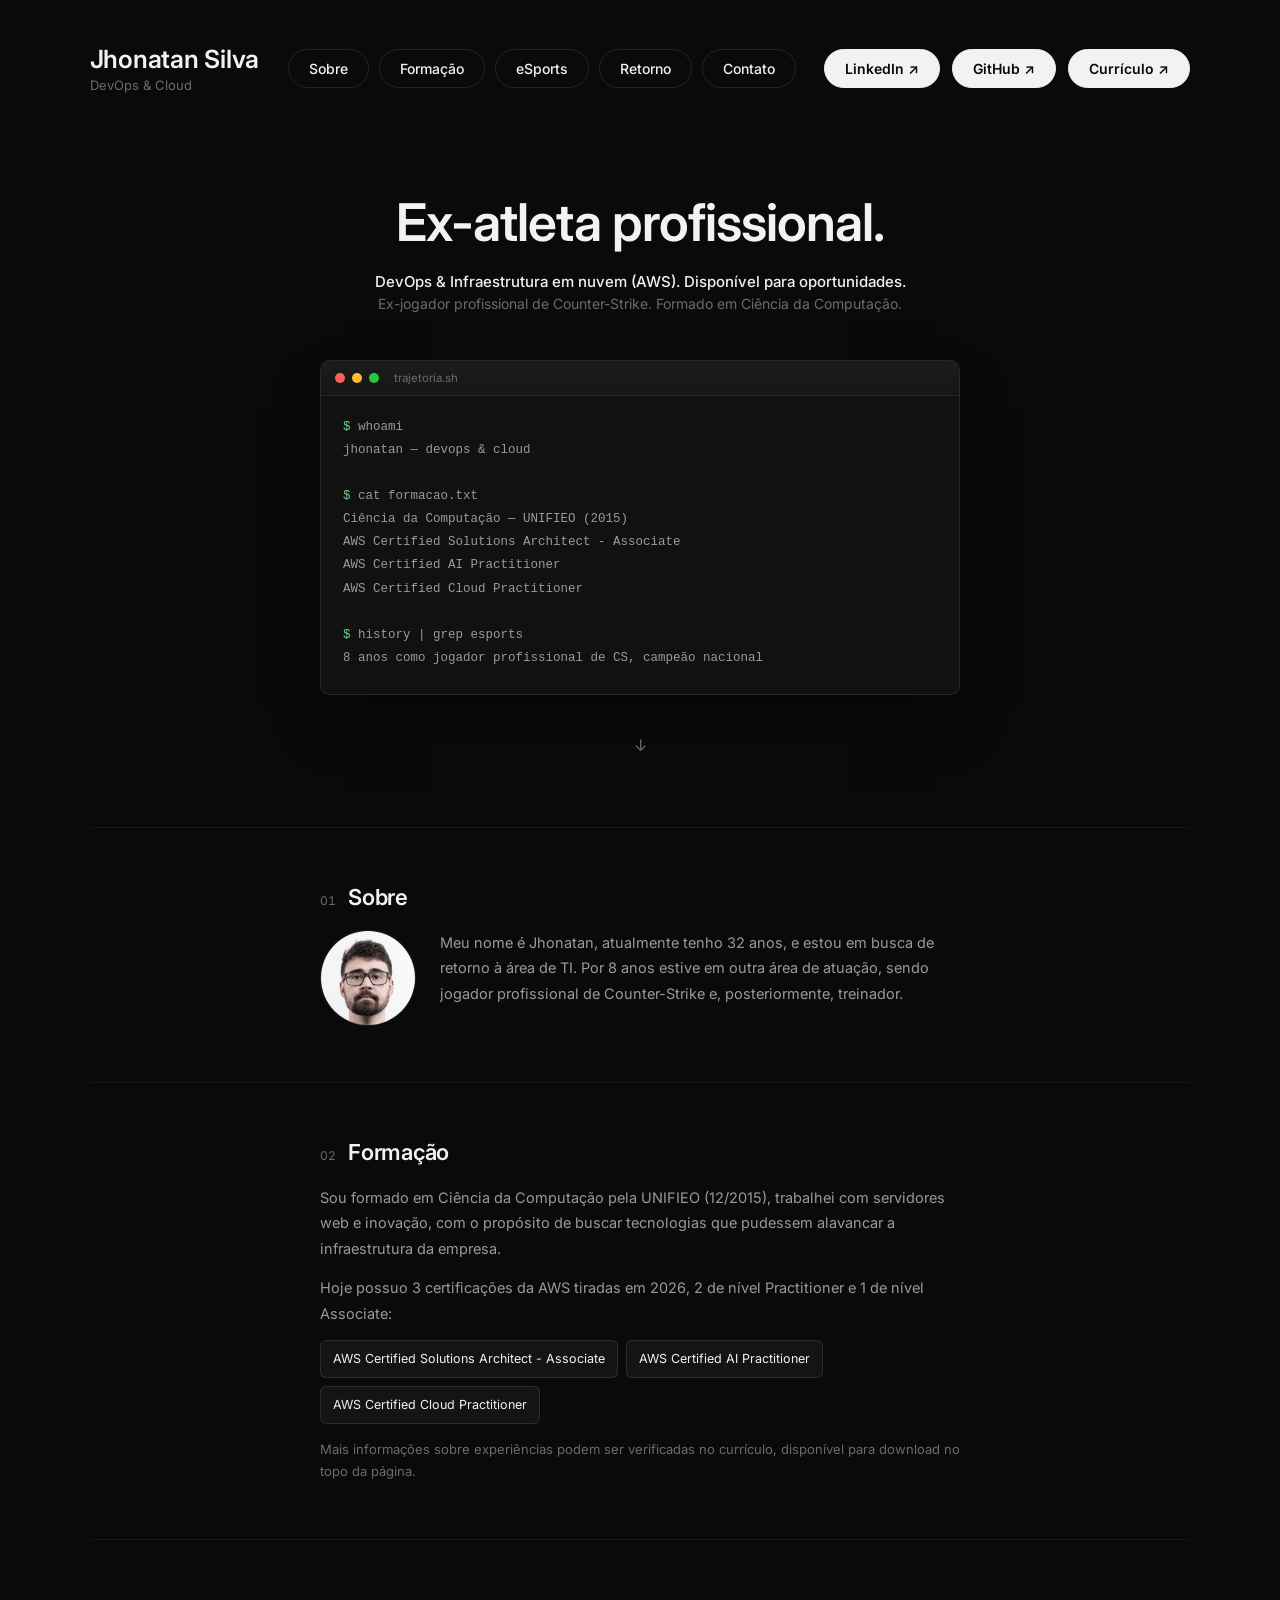
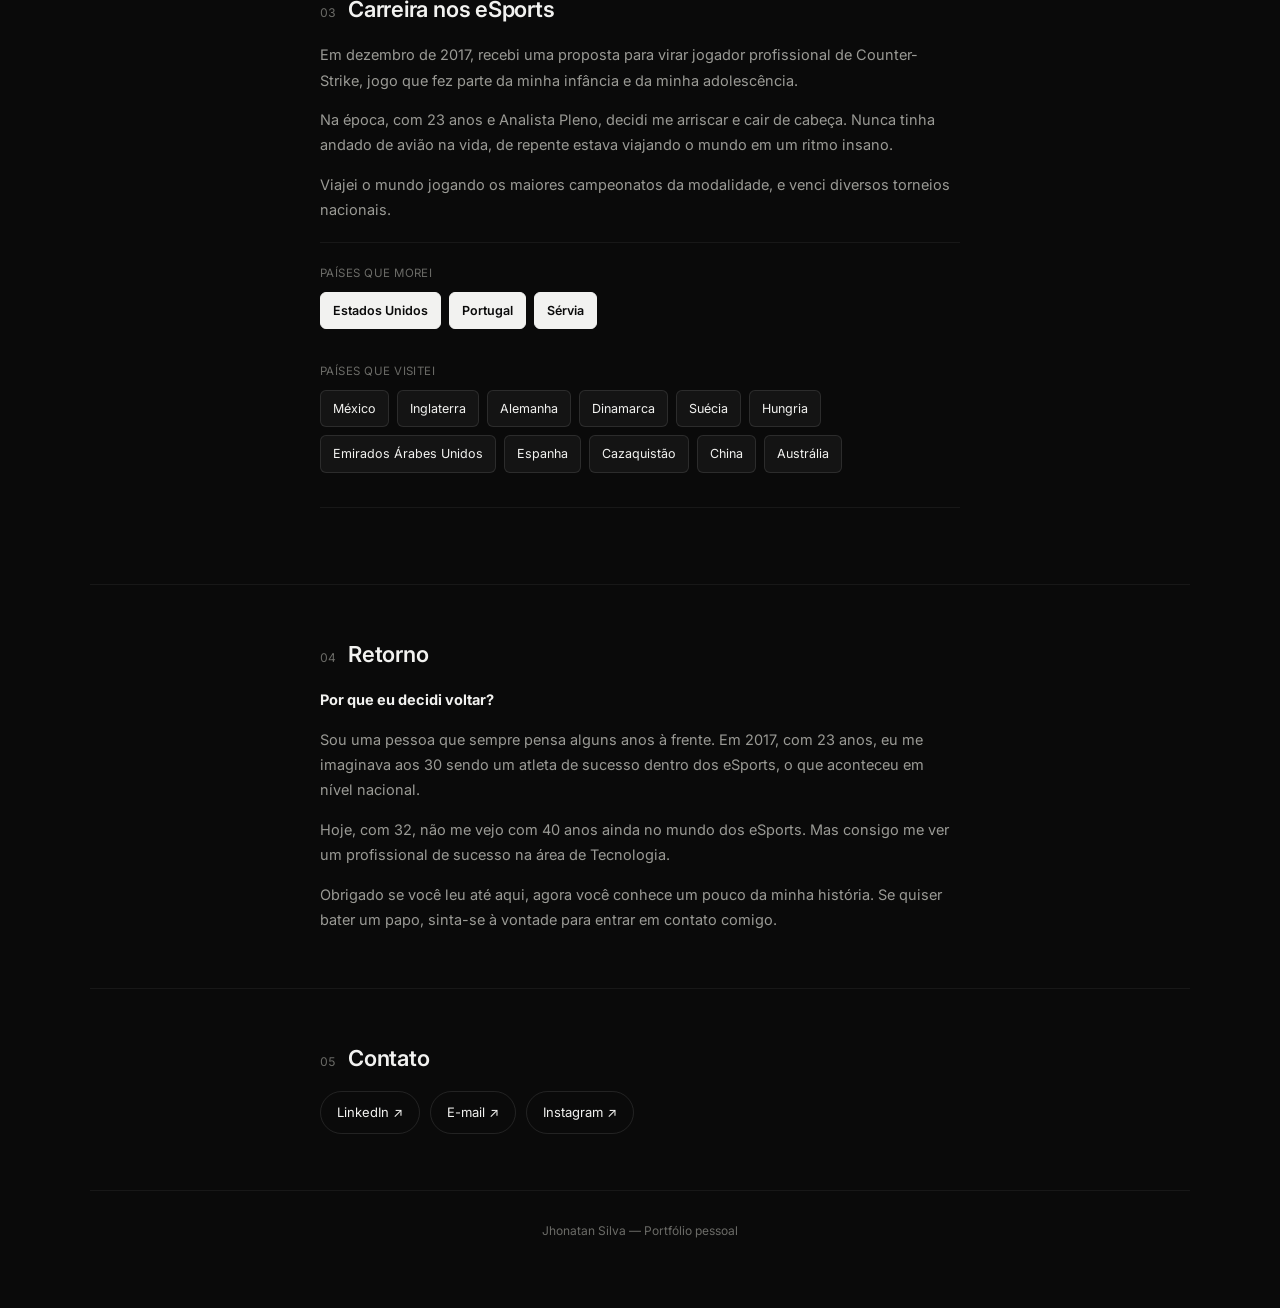
==== frontend/index.html @ d5292a84 "Atualização do CV" ====
<!DOCTYPE html>
<html lang="pt-BR">
<head>
  <meta charset="UTF-8">
  <meta name="viewport" content="width=device-width, initial-scale=1.0">
  <title>Jhonatan Silva — Portfólio</title>
  <link rel="preconnect" href="https://fonts.googleapis.com">
  <link rel="preconnect" href="https://fonts.gstatic.com" crossorigin>
  <link href="https://fonts.googleapis.com/css2?family=Instrument+Serif:ital@0;1&family=Inter:wght@400;500;600;700&display=swap" rel="stylesheet">
  <link rel="stylesheet" href="styles.css">
</head>
<body>
  <div class="page">

    <!-- Cabeçalho -->
    <header class="nav">
      <div class="nav-inner">
        <div class="brand">
          <span class="brand-name">Jhonatan Silva</span>
          <span class="brand-role">DevOps &amp; Cloud</span>
        </div>

        <nav class="nav-links">
          <a href="#sobre" class="nav-link">Sobre</a>
          <a href="#formacao" class="nav-link">Formação</a>
          <a href="#esports" class="nav-link">eSports</a>
          <a href="#retorno" class="nav-link">Retorno</a>
          <a href="#contato" class="nav-link">Contato</a>
        </nav>

        <div class="nav-actions">
          <a href="https://www.linkedin.com/in/jhonatanmoura/" target="_blank" rel="noopener" class="nav-action nav-action-filled">LinkedIn ↗</a>
          <a href="https://github.com/JhonatanSilva94/jhonatan-portfolio" target="_blank" rel="noopener" class="nav-action nav-action-filled">GitHub ↗</a>
          <a href="assets/cv.pdf" class="nav-action nav-action-filled">Currículo ↗</a>
        </div>
      </div>
    </header>

    <!-- Hero -->
    <section class="hero" id="inicio">
      <h1 class="hero-title">
        Ex-atleta profissional.
      </h1>

      <div class="hero-sub">
        <p class="hero-role">DevOps &amp; Infraestrutura em nuvem (AWS). Disponível para oportunidades.</p>
        <p class="hero-note">Ex-jogador profissional de Counter-Strike. Formado em Ciência da Computação.</p>
      </div>

      <div class="mockup">
        <div class="mockup-bar">
          <span class="mockup-dot mockup-dot-red"></span>
          <span class="mockup-dot mockup-dot-yellow"></span>
          <span class="mockup-dot mockup-dot-green"></span>
          <span class="mockup-filename">trajetoria.sh</span>
        </div>
        <pre class="mockup-body"><code><span class="mockup-prompt">$</span> whoami
jhonatan — devops &amp; cloud

<span class="mockup-prompt">$</span> cat formacao.txt
Ciência da Computação — UNIFIEO (2015)
AWS Certified Solutions Architect - Associate
AWS Certified AI Practitioner
AWS Certified Cloud Practitioner

<span class="mockup-prompt">$</span> history | grep esports
8 anos como jogador profissional de CS, campeão nacional</code></pre>
      </div>

      <a href="#sobre" class="scroll-cue" aria-label="Rolar para a seção Sobre">↓</a>
    </section>

    <main>
      <section id="sobre" class="section">
        <div class="section-head">
          <span class="section-index">01</span>
          <h2 class="section-title">Sobre</h2>
        </div>
        <div class="section-body section-body-with-photo">
          <img src="assets/jhonatan.png" alt="Foto de Jhonatan" class="about-photo">
          <p>
            Meu nome é Jhonatan, atualmente tenho 32 anos, e estou em busca de retorno à área de TI. Por 8 anos estive em outra área de atuação, sendo jogador profissional de Counter-Strike e, posteriormente, treinador.
          </p>
        </div>
      </section>

      <section id="formacao" class="section">
        <div class="section-head">
          <span class="section-index">02</span>
          <h2 class="section-title">Formação</h2>
        </div>
        <div class="section-body">
          <p>
            Sou formado em Ciência da Computação pela UNIFIEO (12/2015), trabalhei com servidores web e inovação, com o propósito de buscar tecnologias que pudessem alavancar a infraestrutura da empresa.
          </p>
          <p>Hoje possuo 3 certificações da AWS tiradas em 2026, 2 de nível Practitioner e 1 de nível Associate:</p>
          <div class="tag-list">
            <span class="tag">AWS Certified Solutions Architect - Associate</span>
            <span class="tag">AWS Certified AI Practitioner</span>
            <span class="tag">AWS Certified Cloud Practitioner</span>
          </div>
          <p class="section-footnote">
            Mais informações sobre experiências podem ser verificadas no currículo, disponível para download no topo da página.
          </p>
        </div>
      </section>

      <section id="esports" class="section">
        <div class="section-head">
          <span class="section-index">03</span>
          <h2 class="section-title">Carreira nos eSports</h2>
        </div>
        <div class="section-body">
          <p>
            Em dezembro de 2017, recebi uma proposta para virar jogador profissional de Counter-Strike, jogo que fez parte da minha infância e da minha adolescência.
          </p>
          <p>
            Na época, com 23 anos e Analista Pleno, decidi me arriscar e cair de cabeça. Nunca tinha andado de avião na vida, de repente estava viajando o mundo em um ritmo insano.
          </p>
          <p>
            Viajei o mundo jogando os maiores campeonatos da modalidade, e venci diversos torneios nacionais.
          </p>

          <div class="countries">
            <div class="countries-group">
              <span class="countries-label">Países que morei</span>
              <div class="tag-list">
                <span class="tag tag-lived">Estados Unidos</span>
                <span class="tag tag-lived">Portugal</span>
                <span class="tag tag-lived">Sérvia</span>
              </div>
            </div>
            <div class="countries-group">
              <span class="countries-label">Países que visitei</span>
              <div class="tag-list">
                <span class="tag">México</span>
                <span class="tag">Inglaterra</span>
                <span class="tag">Alemanha</span>
                <span class="tag">Dinamarca</span>
                <span class="tag">Suécia</span>
                <span class="tag">Hungria</span>
                <span class="tag">Emirados Árabes Unidos</span>
                <span class="tag">Espanha</span>
                <span class="tag">Cazaquistão</span>
                <span class="tag">China</span>
                <span class="tag">Austrália</span>
              </div>
            </div>
          </div>
        </div>
      </section>

      <section id="retorno" class="section">
        <div class="section-head">
          <span class="section-index">04</span>
          <h2 class="section-title">Retorno</h2>
        </div>
        <div class="section-body">
          <p><strong>Por que eu decidi voltar?</strong></p>
          <p>
            Sou uma pessoa que sempre pensa alguns anos à frente. Em 2017, com 23 anos, eu me imaginava aos 30 sendo um atleta de sucesso dentro dos eSports, o que aconteceu em nível nacional.
          </p>
          <p>
            Hoje, com 32, não me vejo com 40 anos ainda no mundo dos eSports. Mas consigo me ver um profissional de sucesso na área de Tecnologia.
          </p>
          <p>
            Obrigado se você leu até aqui, agora você conhece um pouco da minha história. Se quiser bater um papo, sinta-se à vontade para entrar em contato comigo.
          </p>
        </div>
      </section>

      <section id="contato" class="section">
        <div class="section-head">
          <span class="section-index">05</span>
          <h2 class="section-title">Contato</h2>
        </div>
        <div class="section-body">
          <div class="contact-links">
            <a href="https://www.linkedin.com/in/jhonatanmoura/" target="_blank" rel="noopener" class="contact-link">LinkedIn ↗</a>
            <a href="mailto:jsm_jhonatan@hotmail.com" class="contact-link">E-mail ↗</a>
            <a href="https://www.instagram.com/jntcs2/" target="_blank" rel="noopener" class="contact-link">Instagram ↗</a>
          </div>
        </div>
      </section>
    </main>

    <footer class="footer">
      <p>Jhonatan Silva — Portfólio pessoal</p>
    </footer>
  </div>

  <script src="script.js"></script>
</body>
</html>
---- frontend/styles.css ----
:root {
  --bg: #0a0a0a;
  --bg-elevated: #141414;
  --bg-mockup: #111111;
  --border: rgba(255, 255, 255, 0.1);
  --border-soft: rgba(255, 255, 255, 0.06);
  --text: #f2f2f0;
  --text-muted: #9a9a95;
  --text-faint: #6b6b67;
  --accent-glow: rgba(255, 255, 255, 0.35);
  --font-sans: "Inter", system-ui, -apple-system, "Segoe UI", sans-serif;
  --font-serif: "Instrument Serif", Georgia, serif;
}

* {
  box-sizing: border-box;
}

/* ==================== RESET & GLOBAL ==================== */
html, body {
  margin: 0;
  padding: 0;
  min-height: 100vh;
}

body {
  font-family: var(--font-sans);
  font-size: 15px;
  color: var(--text);
  background: var(--bg);
}

a {
  color: inherit;
}

.page {
  width: 100%;
  max-width: 1440px;
  margin: 0 auto;
  padding: 0 clamp(24px, 7vw, 120px);
  display: flex;
  flex-direction: column;
}

/* ==================== NAV ==================== */
.nav {
  padding: 44px 0;
}

.nav-inner {
  display: flex;
  align-items: center;
  justify-content: space-between;
  gap: 24px;
  flex-wrap: wrap;
}

.brand {
  display: flex;
  flex-direction: column;
  gap: 2px;
  line-height: 1.25;
}

.brand-name {
  font-weight: 600;
  font-size: 25px;
  letter-spacing: -0.01em;
  color: var(--text);
}

.brand-role {
  font-size: 13px;
  color: var(--text-faint);
}

.nav-links {
  display: flex;
  gap: 10px;
  flex-wrap: wrap;
}

.nav-link {
  font-size: 14px;
  font-weight: 500;
  color: var(--text);
  text-decoration: none;
  padding: 10px 20px;
  border-radius: 999px;
  border: 1px solid var(--border);
  transition: color 0.15s ease, border-color 0.15s ease, background 0.15s ease, transform 0.15s ease;
}

.nav-link:hover {
  color: var(--text);
  border-color: rgba(255, 255, 255, 0.3);
  transform: translateY(-1px);
}

.nav-link.active {
  color: var(--bg);
  background: var(--text);
  border-color: var(--text);
}

.nav-actions {
  display: flex;
  align-items: center;
  gap: 12px;
}

.nav-action {
  font-size: 14px;
  font-weight: 500;
  text-decoration: none;
  color: var(--text);
  padding: 10px 20px;
  border-radius: 999px;
  border: 1px solid var(--border);
  transition: color 0.15s ease, border-color 0.15s ease, background 0.15s ease, transform 0.15s ease;
  white-space: nowrap;
}

.nav-action:hover {
  border-color: rgba(255, 255, 255, 0.3);
  transform: translateY(-1px);
}

.nav-action-filled {
  color: var(--bg);
  background: var(--text);
  border-color: var(--text);
  font-weight: 600;
}

.nav-action-filled:hover {
  background: #d8d8d4;
  border-color: #d8d8d4;
}

/* ==================== HERO ==================== */
.hero {
  padding: 56px 0 72px;
  display: flex;
  flex-direction: column;
  align-items: center;
  text-align: center;
}

.hero-title {
  margin: 0;
  font-family: var(--font-sans);
  font-weight: 600;
  font-size: clamp(32px, 6vw, 52px);
  line-height: 1.12;
  letter-spacing: -0.02em;
  max-width: 720px;
}

.hero-title em {
  font-family: var(--font-serif);
  font-style: italic;
  font-weight: 400;
  color: var(--text);
  text-shadow: 0 0 24px var(--accent-glow);
}

.hero-sub {
  margin-top: 20px;
}

.hero-role {
  margin: 0;
  font-size: 15px;
  font-weight: 500;
  color: var(--text);
}

.hero-note {
  margin: 4px 0 0;
  font-size: 14px;
  color: var(--text-faint);
}

/* ==================== MOCKUP (terminal) ==================== */
.mockup {
  margin-top: 48px;
  width: 100%;
  max-width: 640px;
  text-align: left;
  background: var(--bg-mockup);
  border: 1px solid var(--border);
  border-radius: 10px;
  overflow: hidden;
  box-shadow: 0 30px 60px -20px rgba(0, 0, 0, 0.6);
}

.mockup-bar {
  display: flex;
  align-items: center;
  gap: 7px;
  padding: 10px 14px;
  background: linear-gradient(180deg, #1c1c1c, #161616);
  border-bottom: 1px solid var(--border-soft);
}

.mockup-dot {
  width: 10px;
  height: 10px;
  border-radius: 50%;
  display: inline-block;
}

.mockup-dot-red { background: #ff5f57; }
.mockup-dot-yellow { background: #febc2e; }
.mockup-dot-green { background: #28c840; }

.mockup-filename {
  margin-left: 8px;
  font-size: 11.5px;
  color: var(--text-faint);
}

.mockup-body {
  margin: 0;
  padding: 20px 22px 24px;
  font-family: "SFMono-Regular", Consolas, "Liberation Mono", Menlo, monospace;
  font-size: 12.5px;
  line-height: 1.85;
  color: var(--text-muted);
  white-space: pre-wrap;
  overflow-x: auto;
}

.mockup-prompt {
  color: #6fd08c;
}

/* ==================== SCROLL CUE ==================== */
.scroll-cue {
  margin-top: 40px;
  color: var(--text-faint);
  text-decoration: none;
  font-size: 16px;
  animation: bounce 2.2s ease-in-out infinite;
}

@keyframes bounce {
  0%, 100% { transform: translateY(0); }
  50% { transform: translateY(6px); }
}

/* ==================== SEÇÕES ==================== */
main {
  display: flex;
  flex-direction: column;
}

.section {
  padding: 56px 0;
  border-top: 1px solid var(--border-soft);
  scroll-margin-top: 24px;
}

.section-head {
  display: flex;
  align-items: baseline;
  gap: 12px;
  max-width: 640px;
  margin: 0 auto 20px;
}

.section-index {
  font-size: 12px;
  color: var(--text-faint);
  font-variant-numeric: tabular-nums;
}

.section-title {
  margin: 0;
  font-size: 22px;
  font-weight: 600;
  letter-spacing: -0.01em;
}

.section-body {
  max-width: 640px;
  margin: 0 auto;
  color: var(--text-muted);
  line-height: 1.75;
  font-size: 14.5px;
}

.section-body p {
  margin: 0 0 14px 0;
}

.section-body p:last-child {
  margin-bottom: 0;
}

.section-body strong {
  color: var(--text);
}

.section-footnote {
  color: var(--text-faint);
  font-size: 13px;
}

.section-body-with-photo {
  display: flex;
  align-items: flex-start;
  gap: 24px;
}

.about-photo {
  width: 96px;
  height: 96px;
  object-fit: cover;
  border-radius: 50%;
  border: 1px solid var(--border);
  flex-shrink: 0;
  filter: grayscale(0.4);
}

@media (max-width: 520px) {
  .section-body-with-photo {
    flex-direction: column;
    align-items: flex-start;
  }
}

/* ==================== TAGS (certificações) ==================== */
.tag-list {
  display: flex;
  flex-wrap: wrap;
  gap: 8px;
  margin: 0 0 14px 0;
}

.tag {
  display: inline-block;
  padding: 7px 12px;
  border: 1px solid var(--border);
  border-radius: 6px;
  background: var(--bg-elevated);
  color: var(--text);
  font-size: 12.5px;
}

/* ==================== PAÍSES (eSports) ==================== */
.countries {
  display: flex;
  flex-direction: column;
  gap: 18px;
  margin: 20px 0;
  padding: 20px 0;
  border-top: 1px solid var(--border-soft);
  border-bottom: 1px solid var(--border-soft);
}

.countries-label {
  display: block;
  font-size: 11.5px;
  text-transform: uppercase;
  letter-spacing: 0.04em;
  color: var(--text-faint);
  margin-bottom: 8px;
}

.tag-lived {
  border-color: var(--text);
  background: var(--text);
  color: var(--bg);
  font-weight: 600;
}

/* ==================== CONTATO ==================== */
.contact-links {
  display: flex;
  flex-wrap: wrap;
  gap: 10px;
}

.contact-link {
  display: inline-block;
  padding: 9px 16px;
  border: 1px solid var(--border);
  border-radius: 999px;
  color: var(--text);
  text-decoration: none;
  font-size: 13px;
  transition: background 0.15s ease, border-color 0.15s ease;
}

.contact-link:hover {
  background: var(--bg-elevated);
  border-color: rgba(255, 255, 255, 0.2);
}

/* ==================== FOOTER ==================== */
.footer {
  padding: 32px 0 48px;
  text-align: center;
  color: var(--text-faint);
  font-size: 12px;
  border-top: 1px solid var(--border-soft);
}

.footer p {
  margin: 0;
}

/* ==================== RESPONSIVIDADE ==================== */
@media (max-width: 720px) {
  .page {
    padding: 0 18px;
  }

  .nav {
    padding: 28px 0;
  }

  .nav-inner {
    justify-content: flex-start;
  }

  .brand-name {
    font-size: 21px;
  }

  .nav-actions {
    order: 2;
    width: 100%;
    justify-content: center;
    flex-wrap: wrap;
    gap: 8px;
  }

  .nav-links {
    order: 3;
    width: 100%;
    justify-content: center;
    gap: 8px;
  }

  .hero {
    padding: 40px 0 56px;
  }
}

@media (max-width: 420px) {
  .nav-action {
    padding: 8px 14px;
    font-size: 13px;
  }

  .nav-link {
    padding: 8px 14px;
    font-size: 12px;
  }

  .section {
    padding: 44px 0;
  }
}
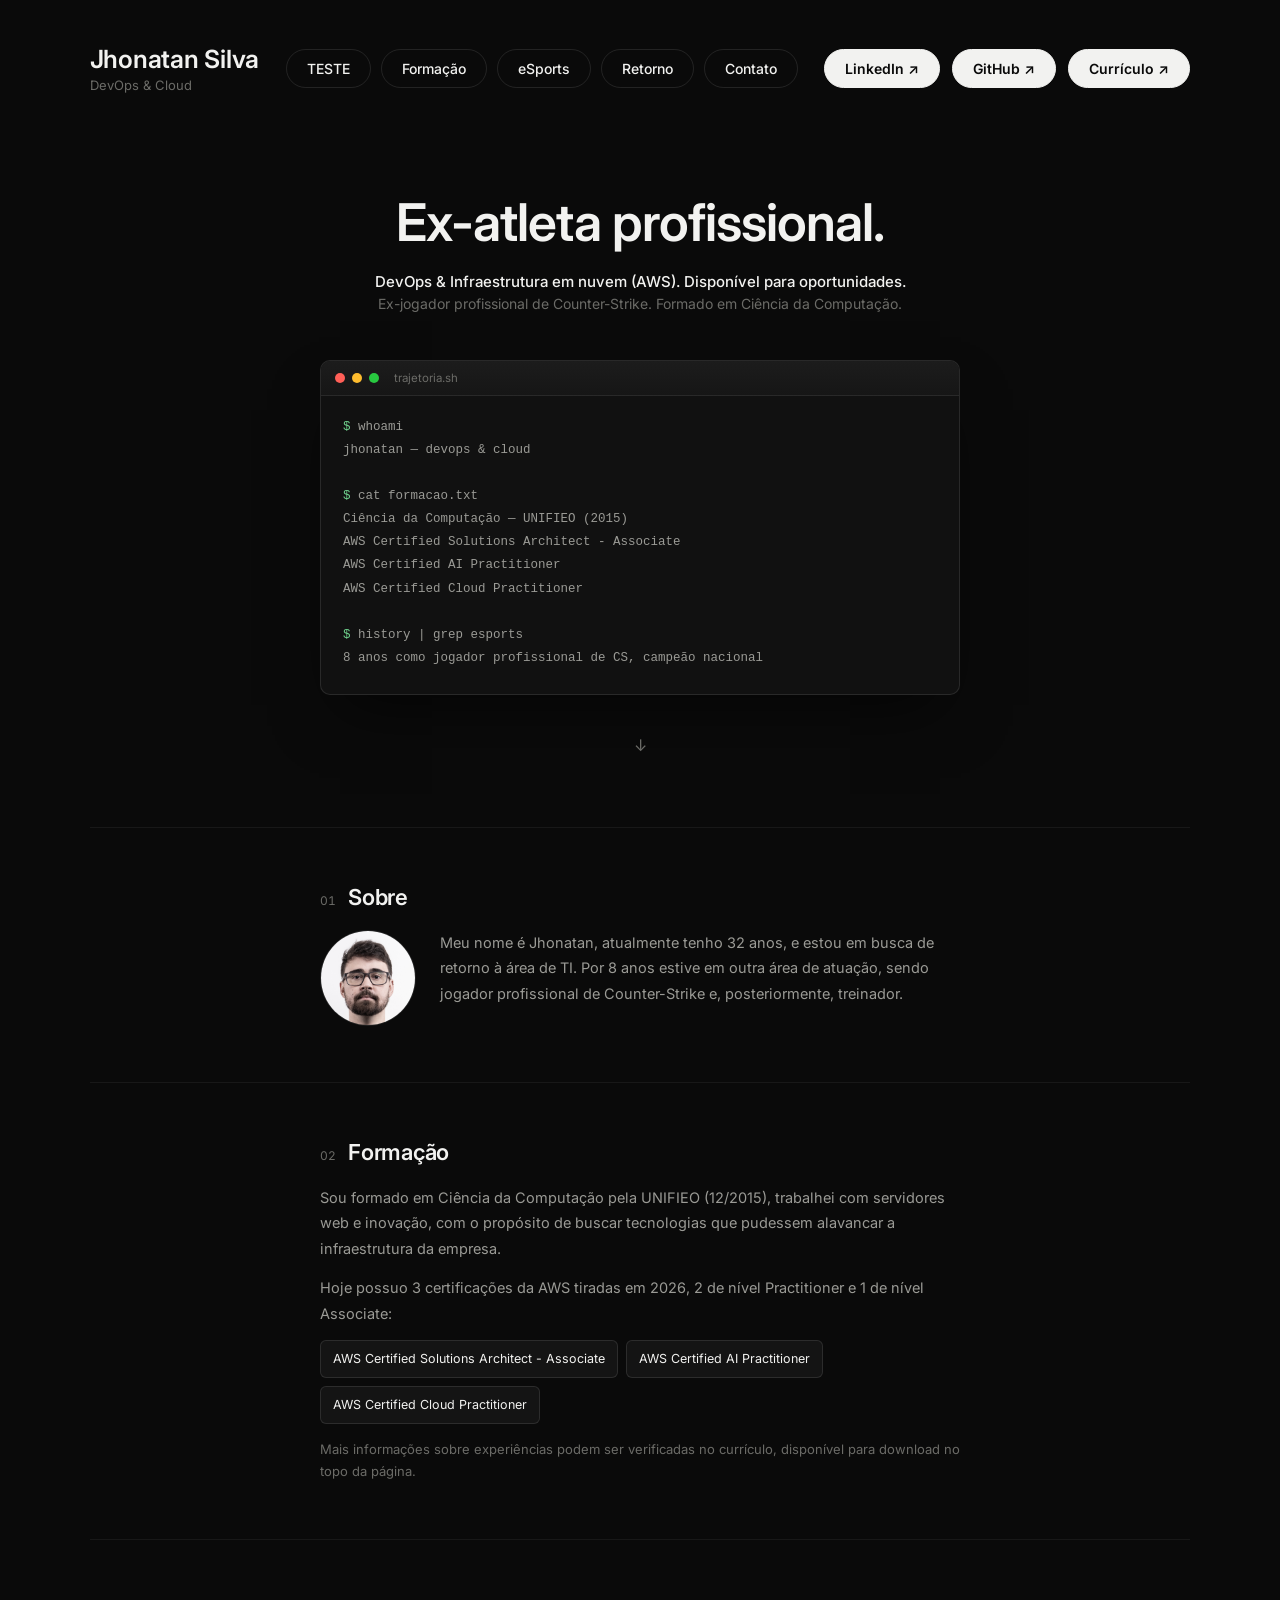
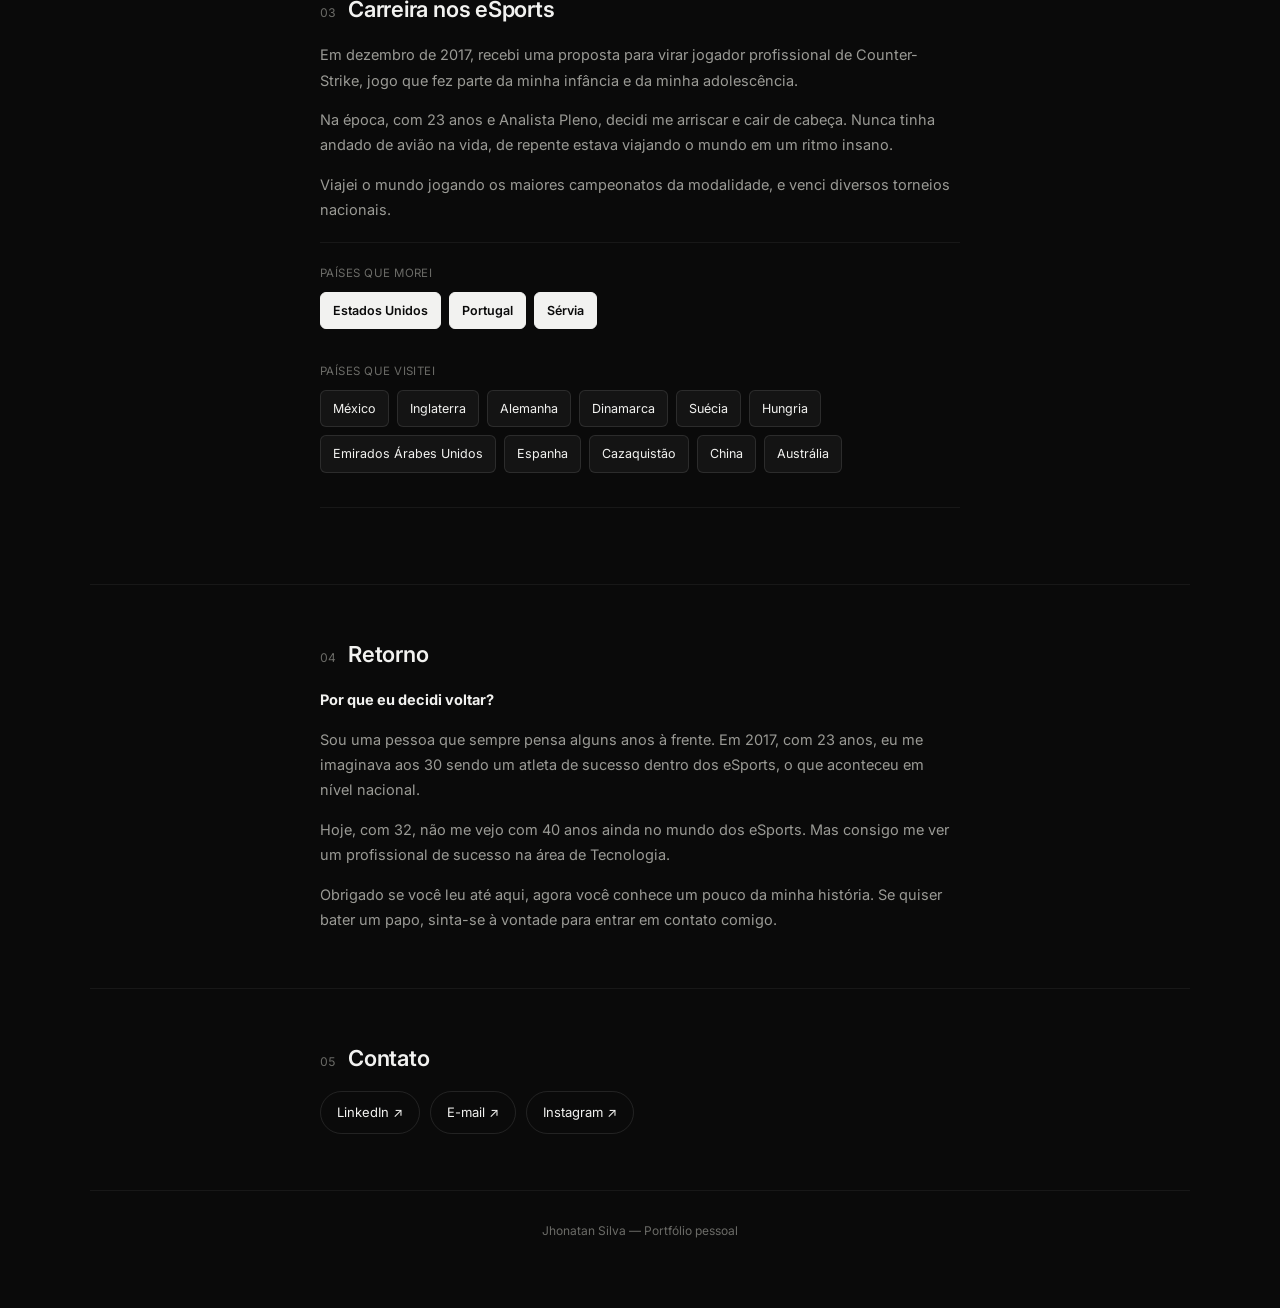
==== commit f0ff9ef9: "Atualização da infraestrutura do site e do CI/CD" ====
--- a/frontend/index.html
+++ b/frontend/index.html
@@ -21,7 +21,7 @@
         </div>
 
         <nav class="nav-links">
-          <a href="#sobre" class="nav-link">Sobre</a>
+          <a href="#sobre" class="nav-link">TESTE</a>
           <a href="#formacao" class="nav-link">Formação</a>
           <a href="#esports" class="nav-link">eSports</a>
           <a href="#retorno" class="nav-link">Retorno</a>
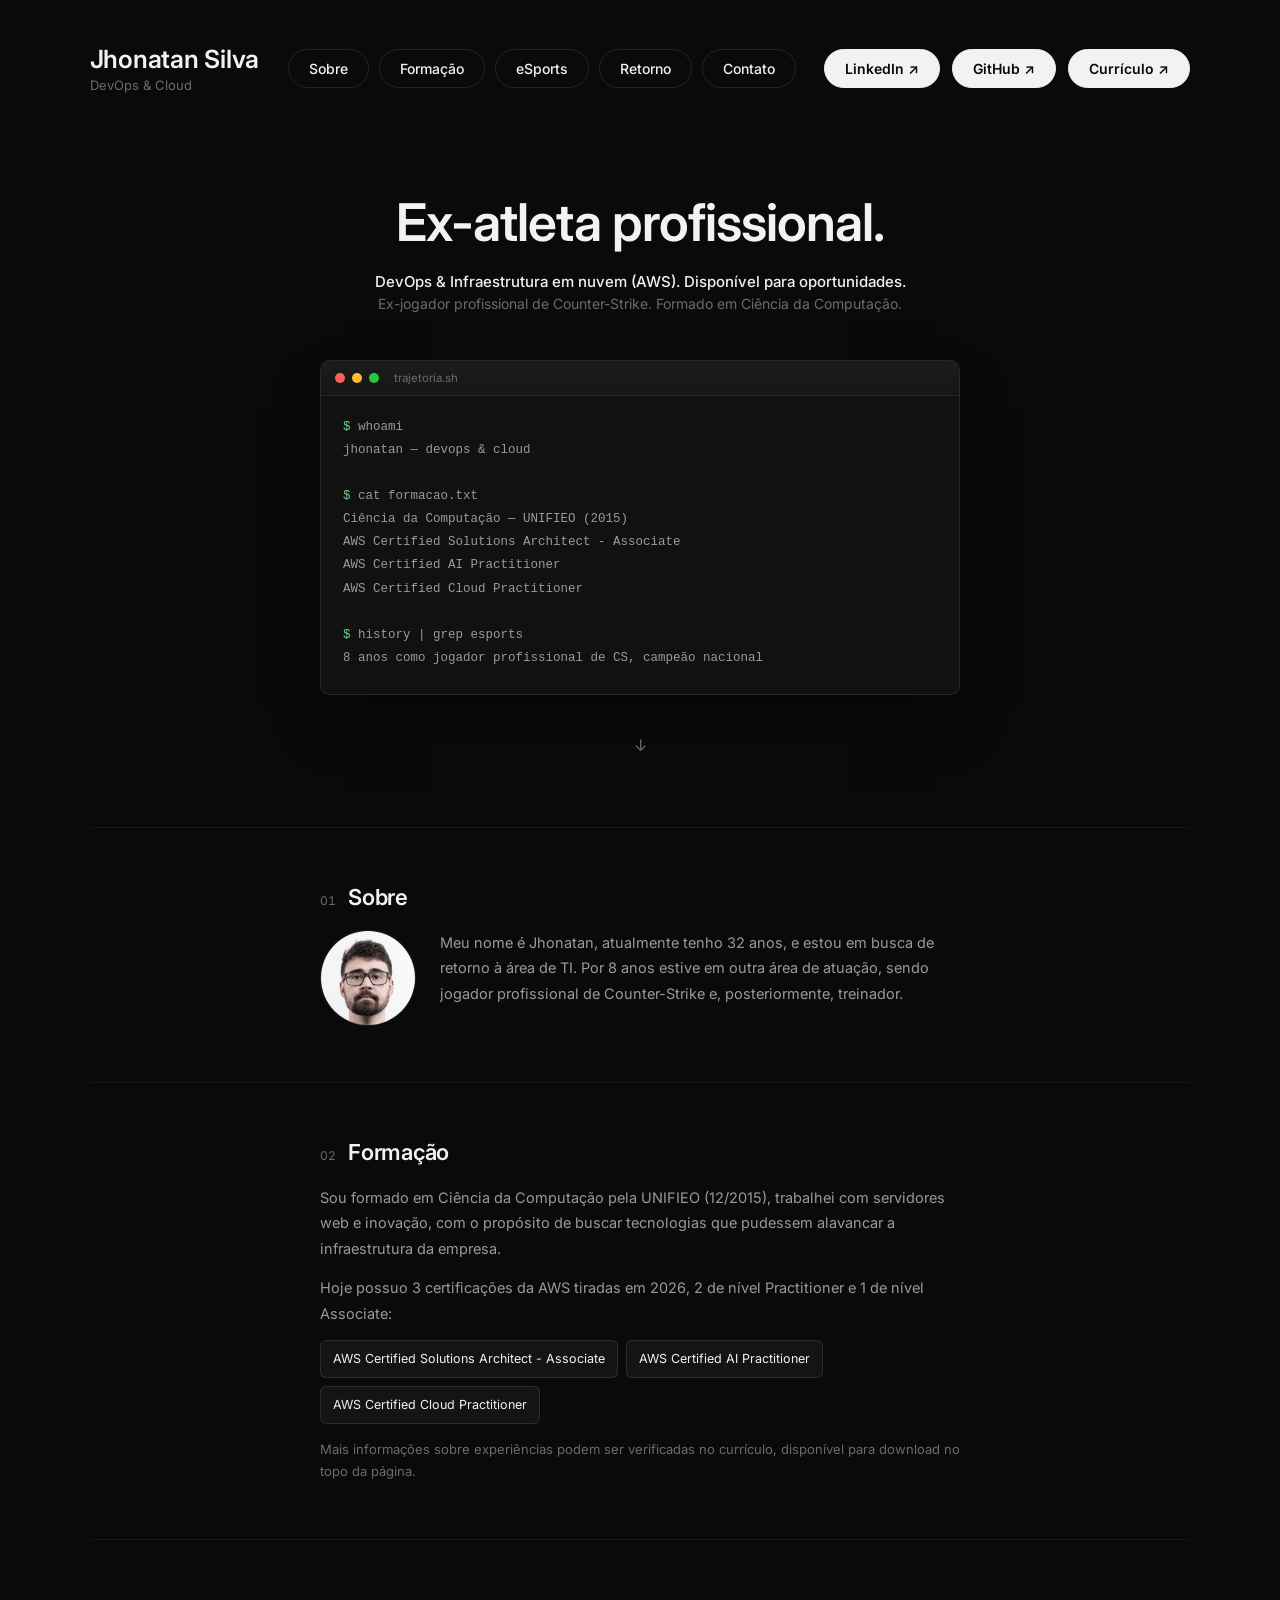
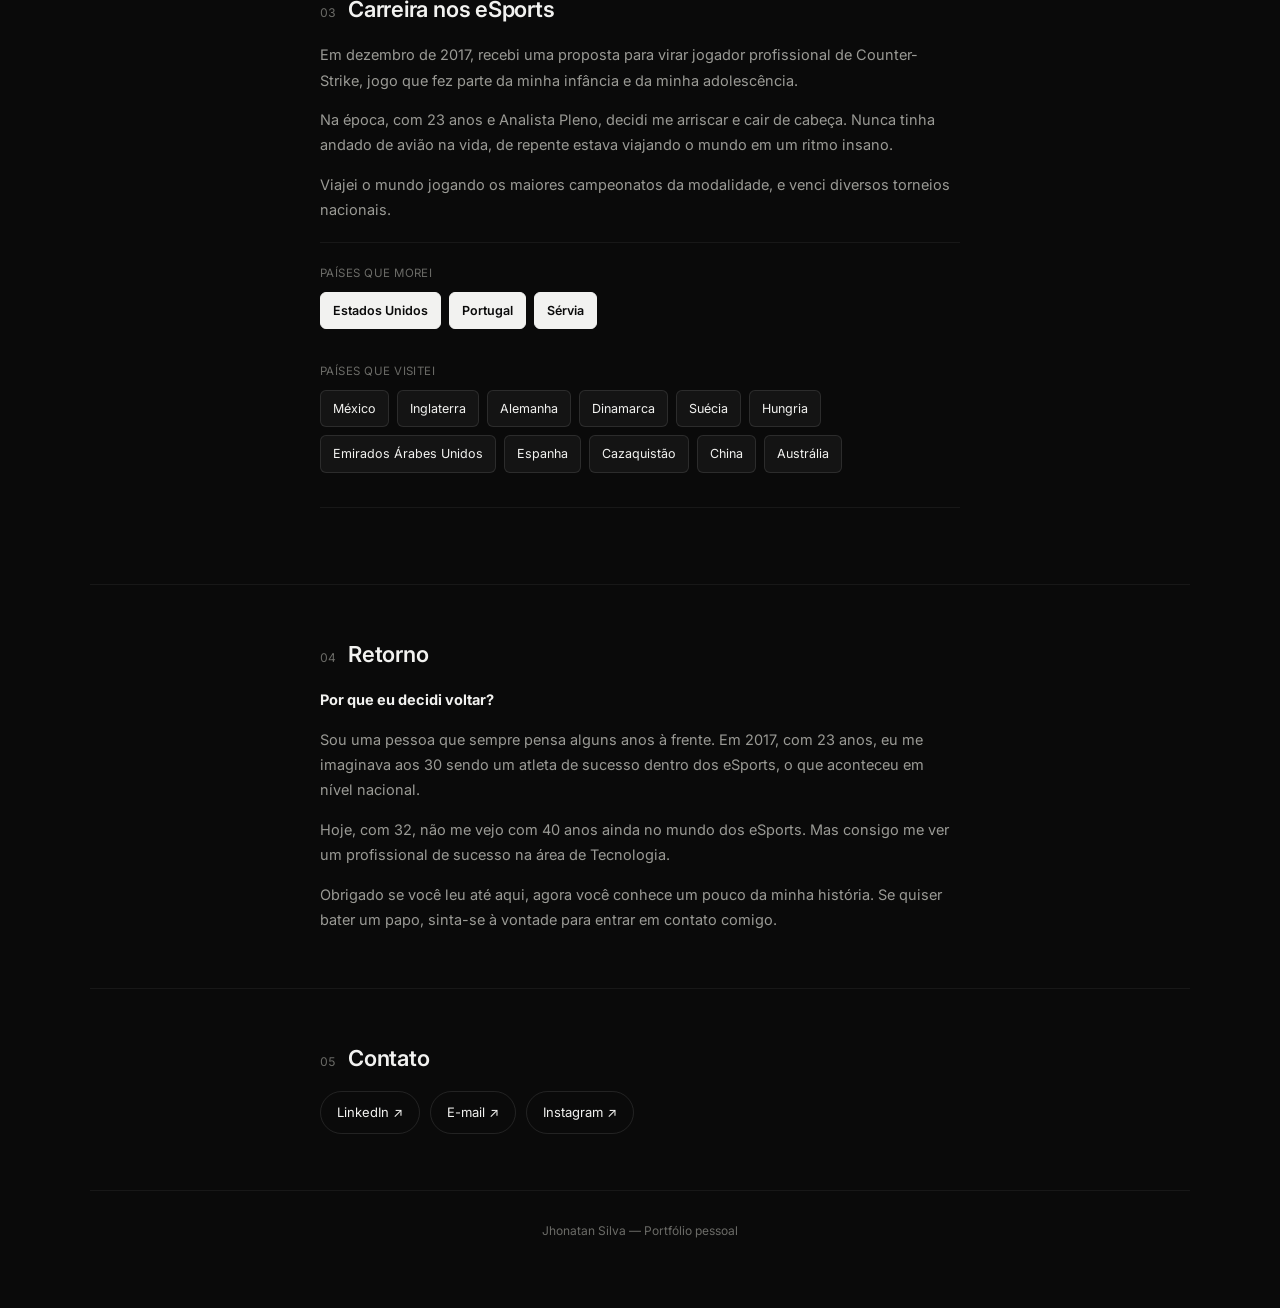
==== commit e89dbb33: "Atualização da infraestrutura do site e do CI/CD" ====
--- a/frontend/index.html
+++ b/frontend/index.html
@@ -21,7 +21,7 @@
         </div>
 
         <nav class="nav-links">
-          <a href="#sobre" class="nav-link">TESTE</a>
+          <a href="#sobre" class="nav-link">Sobre</a>
           <a href="#formacao" class="nav-link">Formação</a>
           <a href="#esports" class="nav-link">eSports</a>
           <a href="#retorno" class="nav-link">Retorno</a>
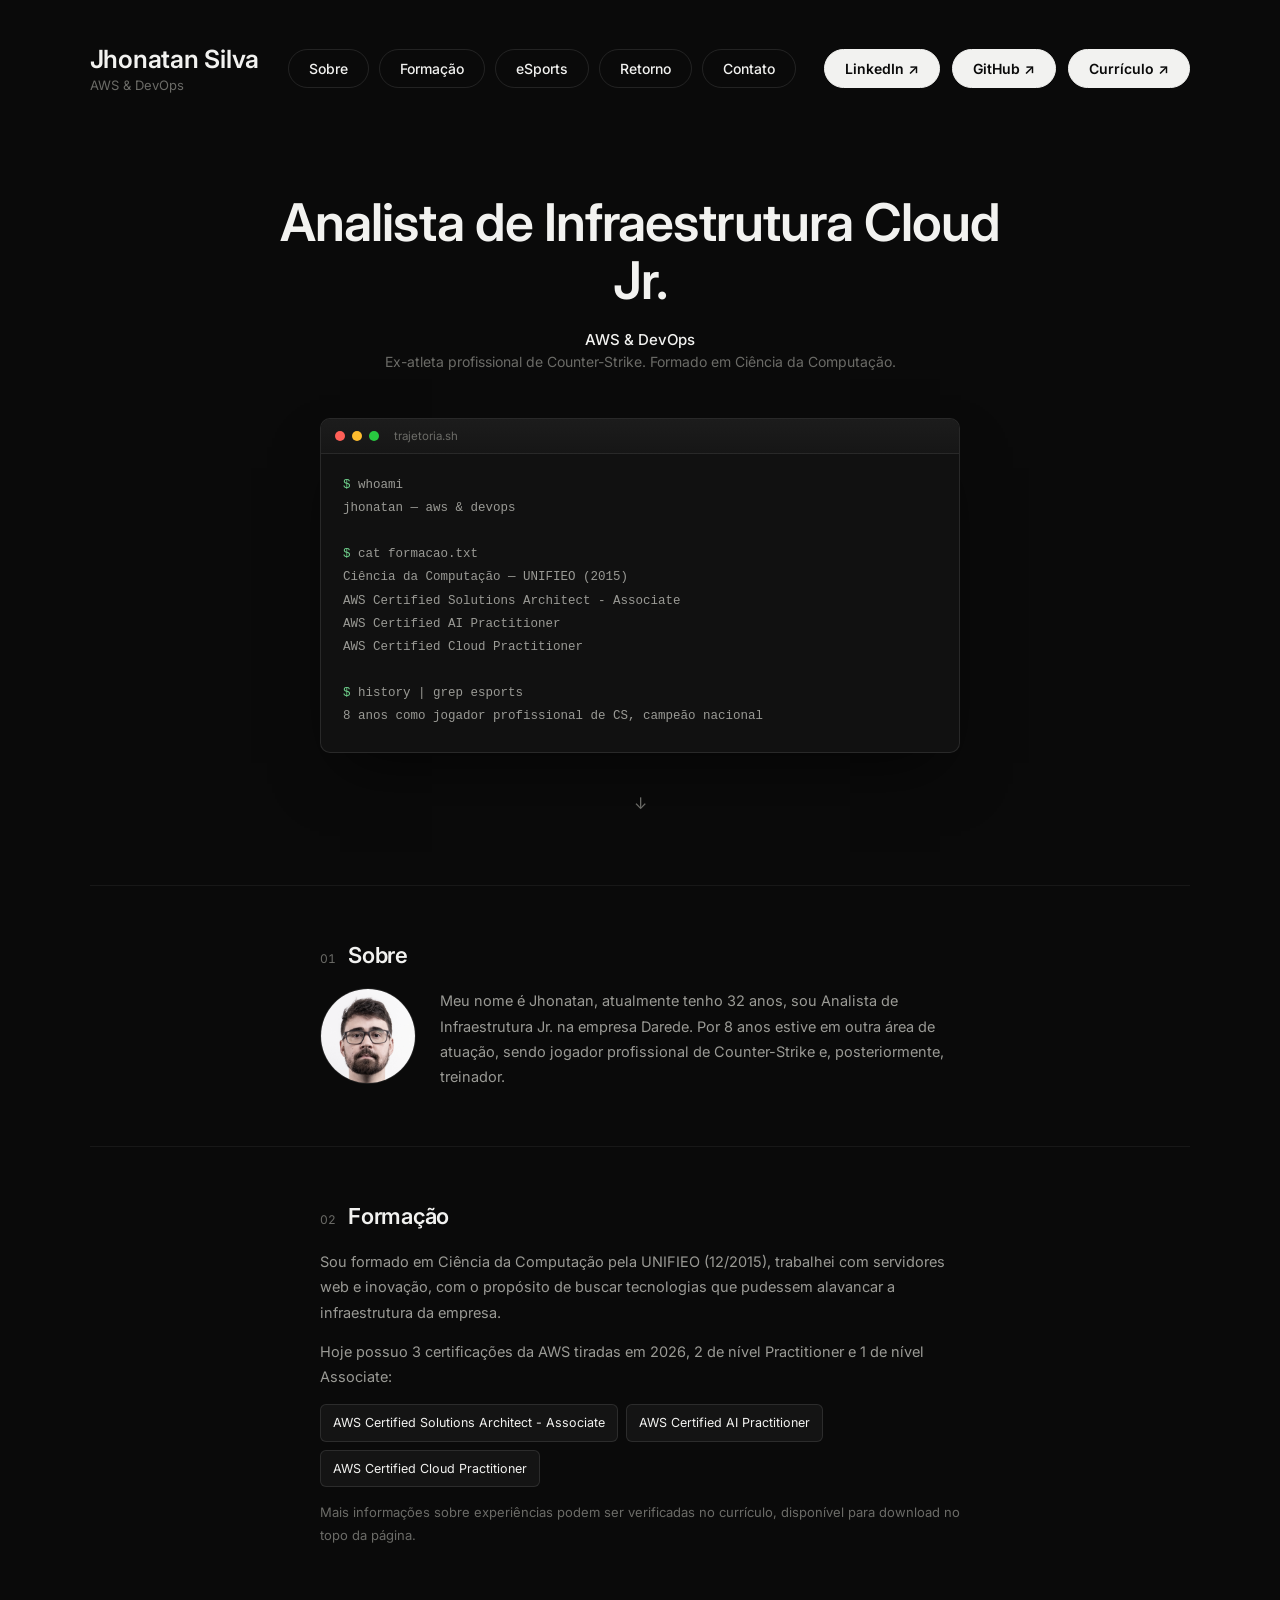
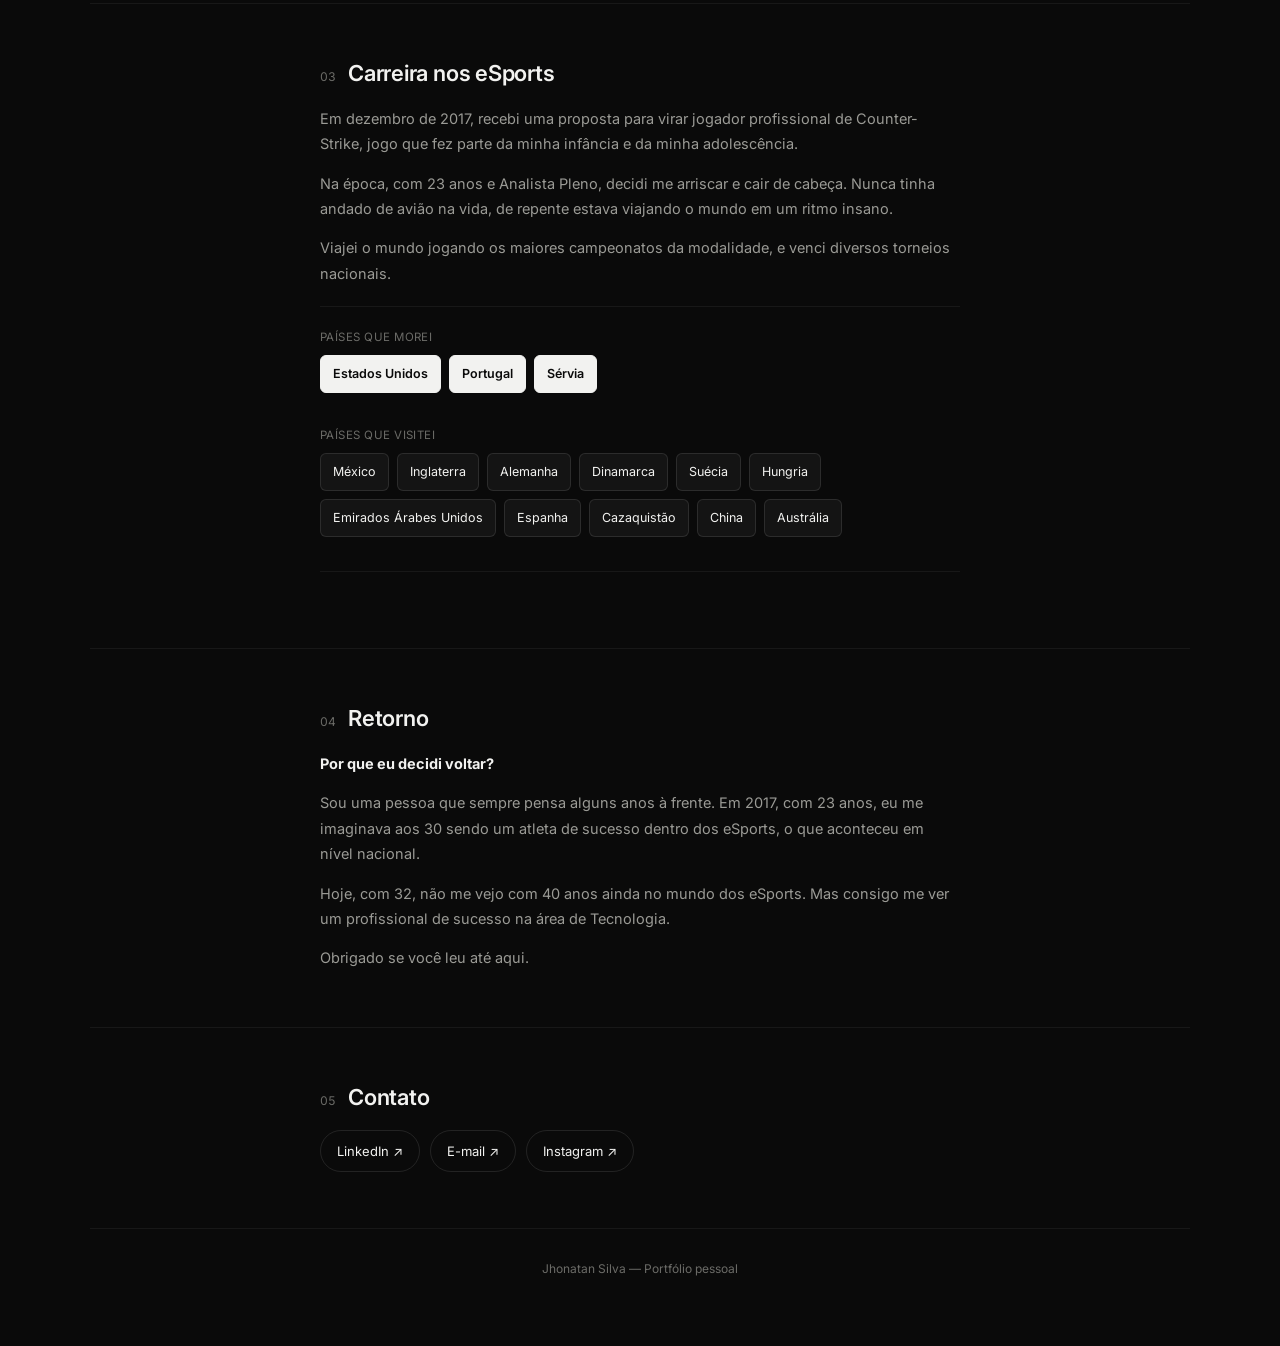
==== commit 810c922d: "Atualização portfólio" ====
--- a/frontend/index.html
+++ b/frontend/index.html
@@ -17,7 +17,7 @@
       <div class="nav-inner">
         <div class="brand">
           <span class="brand-name">Jhonatan Silva</span>
-          <span class="brand-role">DevOps &amp; Cloud</span>
+          <span class="brand-role">AWS &amp; DevOps</span>
         </div>
 
         <nav class="nav-links">
@@ -39,12 +39,12 @@
     <!-- Hero -->
     <section class="hero" id="inicio">
       <h1 class="hero-title">
-        Ex-atleta profissional.
+        Analista de Infraestrutura Cloud Jr.
       </h1>
 
       <div class="hero-sub">
-        <p class="hero-role">DevOps &amp; Infraestrutura em nuvem (AWS). Disponível para oportunidades.</p>
-        <p class="hero-note">Ex-jogador profissional de Counter-Strike. Formado em Ciência da Computação.</p>
+        <p class="hero-role">AWS &amp; DevOps</p>
+        <p class="hero-note">Ex-atleta profissional de Counter-Strike. Formado em Ciência da Computação.</p>
       </div>
 
       <div class="mockup">
@@ -55,7 +55,7 @@
           <span class="mockup-filename">trajetoria.sh</span>
         </div>
         <pre class="mockup-body"><code><span class="mockup-prompt">$</span> whoami
-jhonatan — devops &amp; cloud
+jhonatan — aws &amp; devops
 
 <span class="mockup-prompt">$</span> cat formacao.txt
 Ciência da Computação — UNIFIEO (2015)
@@ -79,7 +79,7 @@
         <div class="section-body section-body-with-photo">
           <img src="assets/jhonatan.png" alt="Foto de Jhonatan" class="about-photo">
           <p>
-            Meu nome é Jhonatan, atualmente tenho 32 anos, e estou em busca de retorno à área de TI. Por 8 anos estive em outra área de atuação, sendo jogador profissional de Counter-Strike e, posteriormente, treinador.
+            Meu nome é Jhonatan, atualmente tenho 32 anos, sou Analista de Infraestrutura Jr. na empresa Darede. Por 8 anos estive em outra área de atuação, sendo jogador profissional de Counter-Strike e, posteriormente, treinador.
           </p>
         </div>
       </section>
@@ -164,7 +164,7 @@
             Hoje, com 32, não me vejo com 40 anos ainda no mundo dos eSports. Mas consigo me ver um profissional de sucesso na área de Tecnologia.
           </p>
           <p>
-            Obrigado se você leu até aqui, agora você conhece um pouco da minha história. Se quiser bater um papo, sinta-se à vontade para entrar em contato comigo.
+            Obrigado se você leu até aqui.
           </p>
         </div>
       </section>
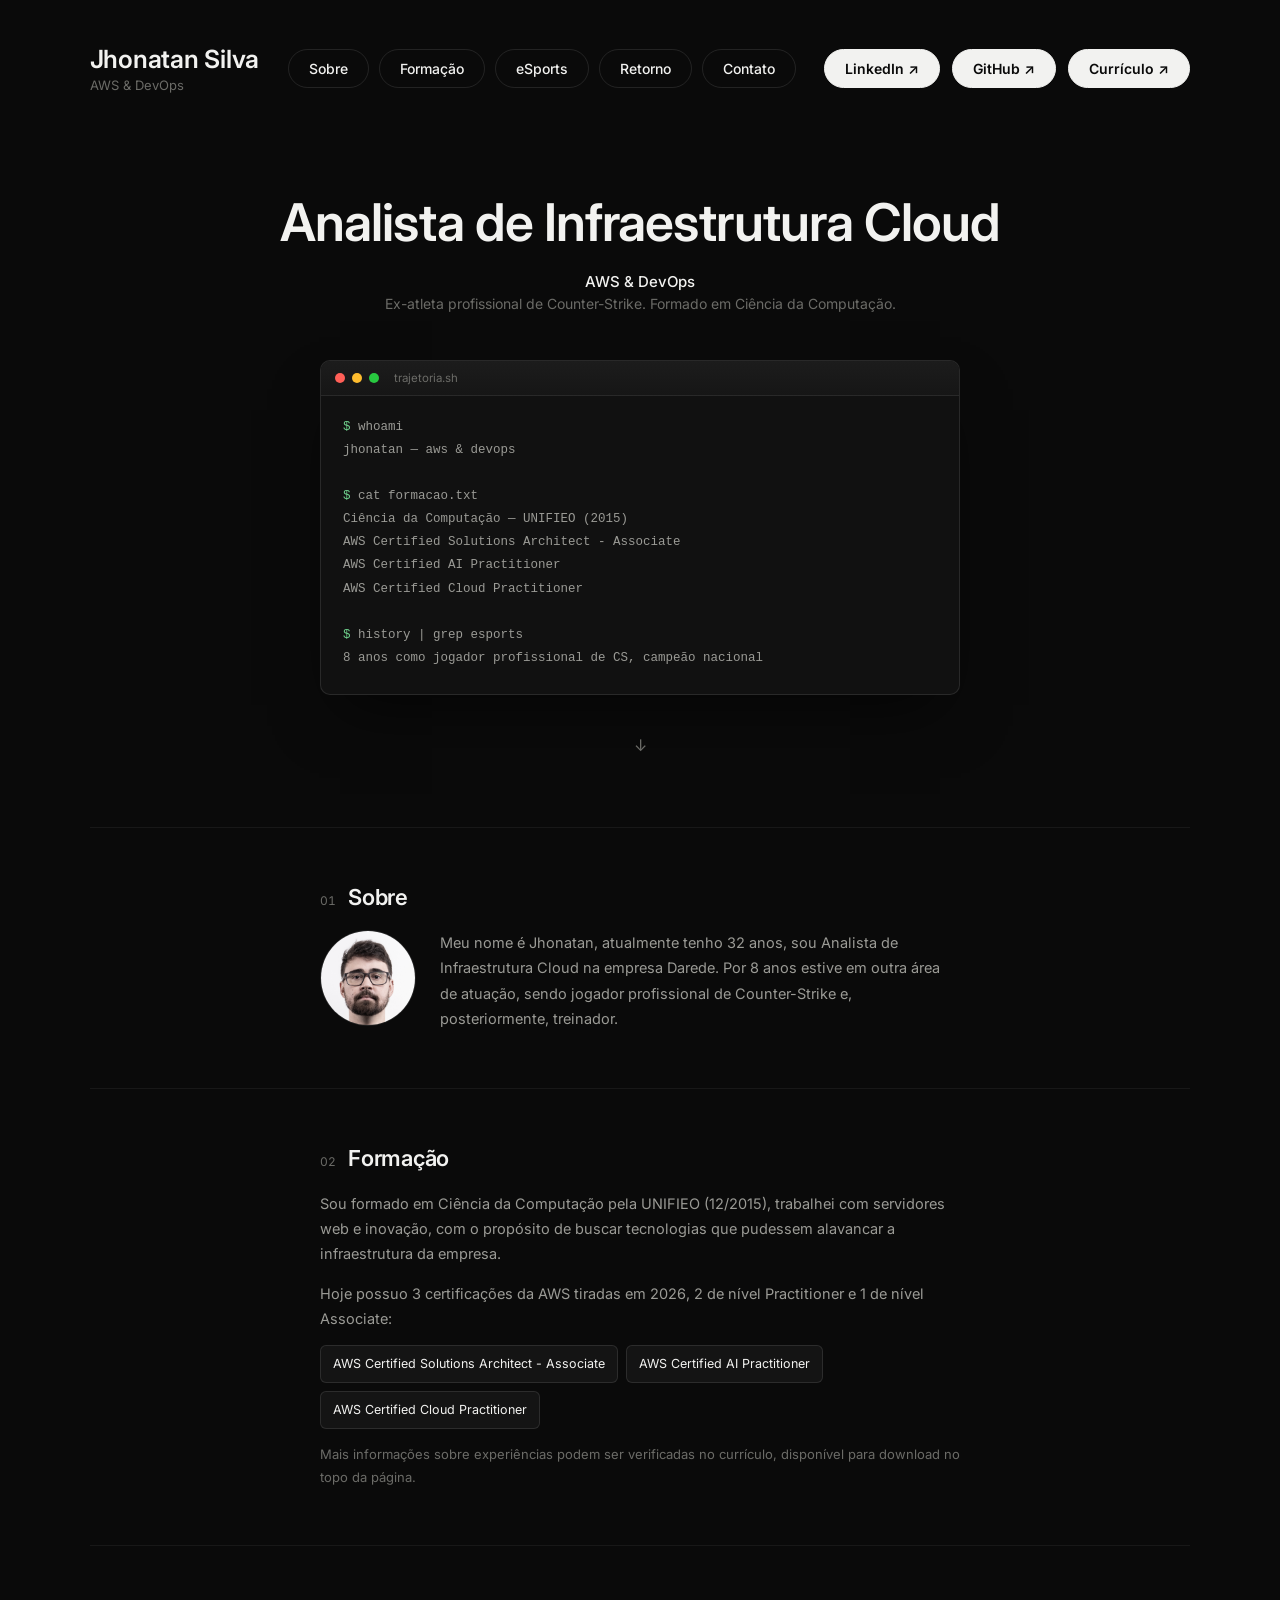
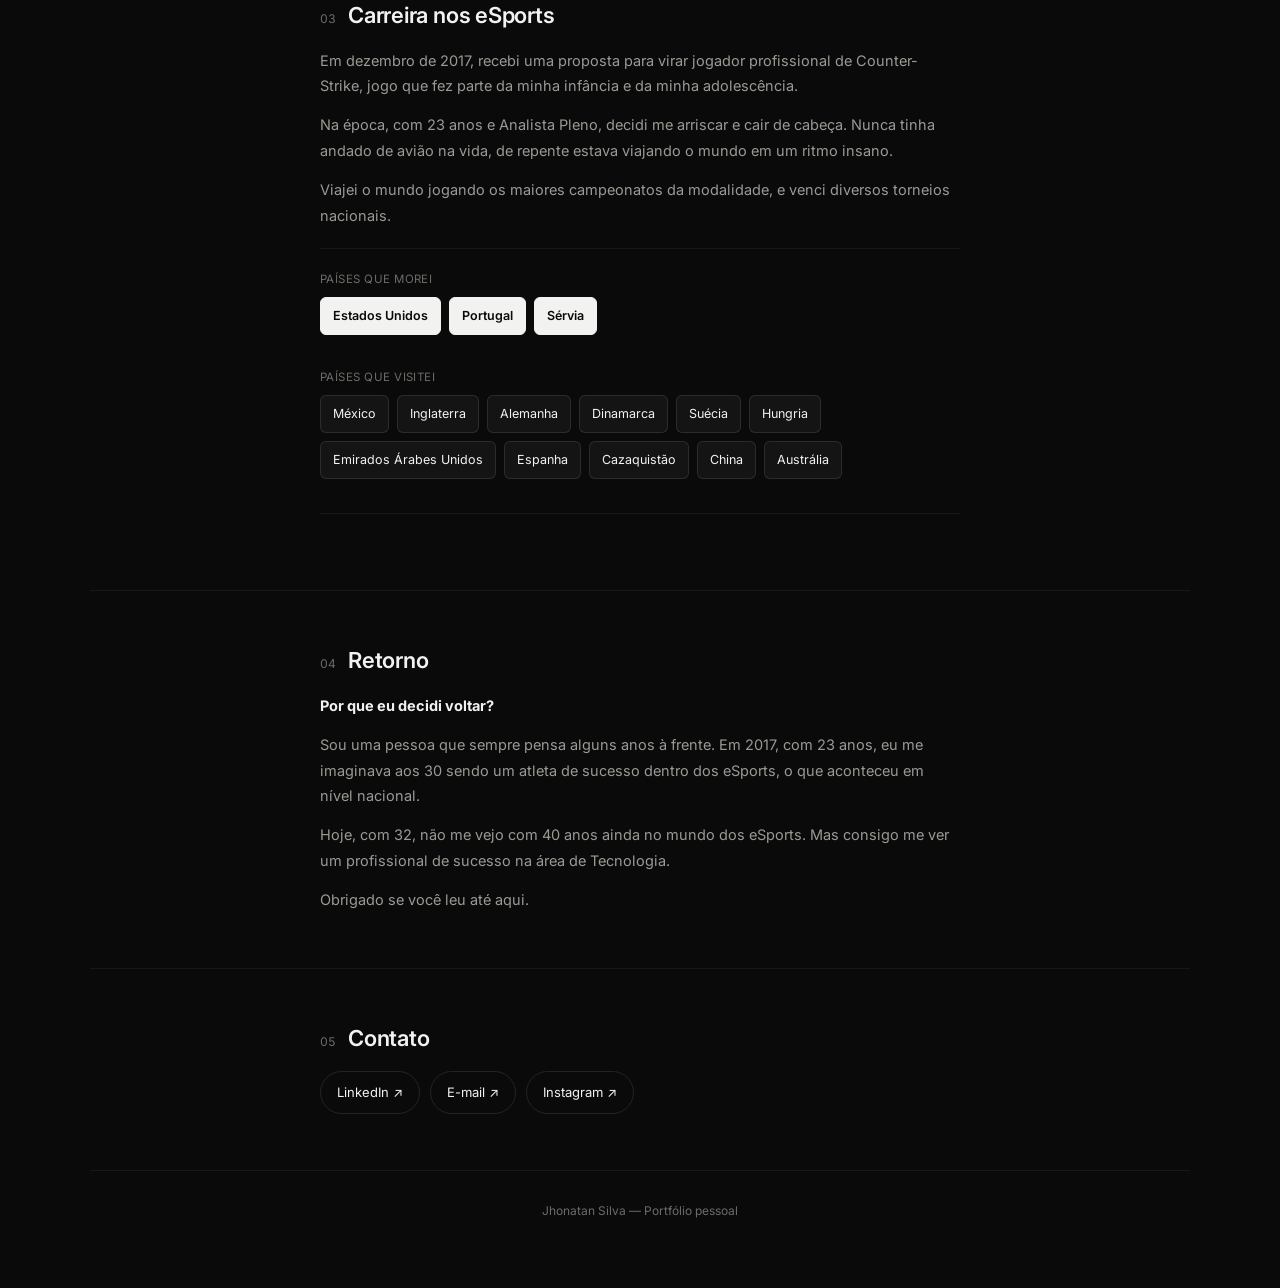
==== commit 168de9c9: "Atualização do portfólio" ====
--- a/frontend/index.html
+++ b/frontend/index.html
@@ -39,7 +39,7 @@
     <!-- Hero -->
     <section class="hero" id="inicio">
       <h1 class="hero-title">
-        Analista de Infraestrutura Cloud Jr.
+        Analista de Infraestrutura Cloud
       </h1>
 
       <div class="hero-sub">
@@ -79,7 +79,7 @@
         <div class="section-body section-body-with-photo">
           <img src="assets/jhonatan.png" alt="Foto de Jhonatan" class="about-photo">
           <p>
-            Meu nome é Jhonatan, atualmente tenho 32 anos, sou Analista de Infraestrutura Jr. na empresa Darede. Por 8 anos estive em outra área de atuação, sendo jogador profissional de Counter-Strike e, posteriormente, treinador.
+            Meu nome é Jhonatan, atualmente tenho 32 anos, sou Analista de Infraestrutura Cloud na empresa Darede. Por 8 anos estive em outra área de atuação, sendo jogador profissional de Counter-Strike e, posteriormente, treinador.
           </p>
         </div>
       </section>
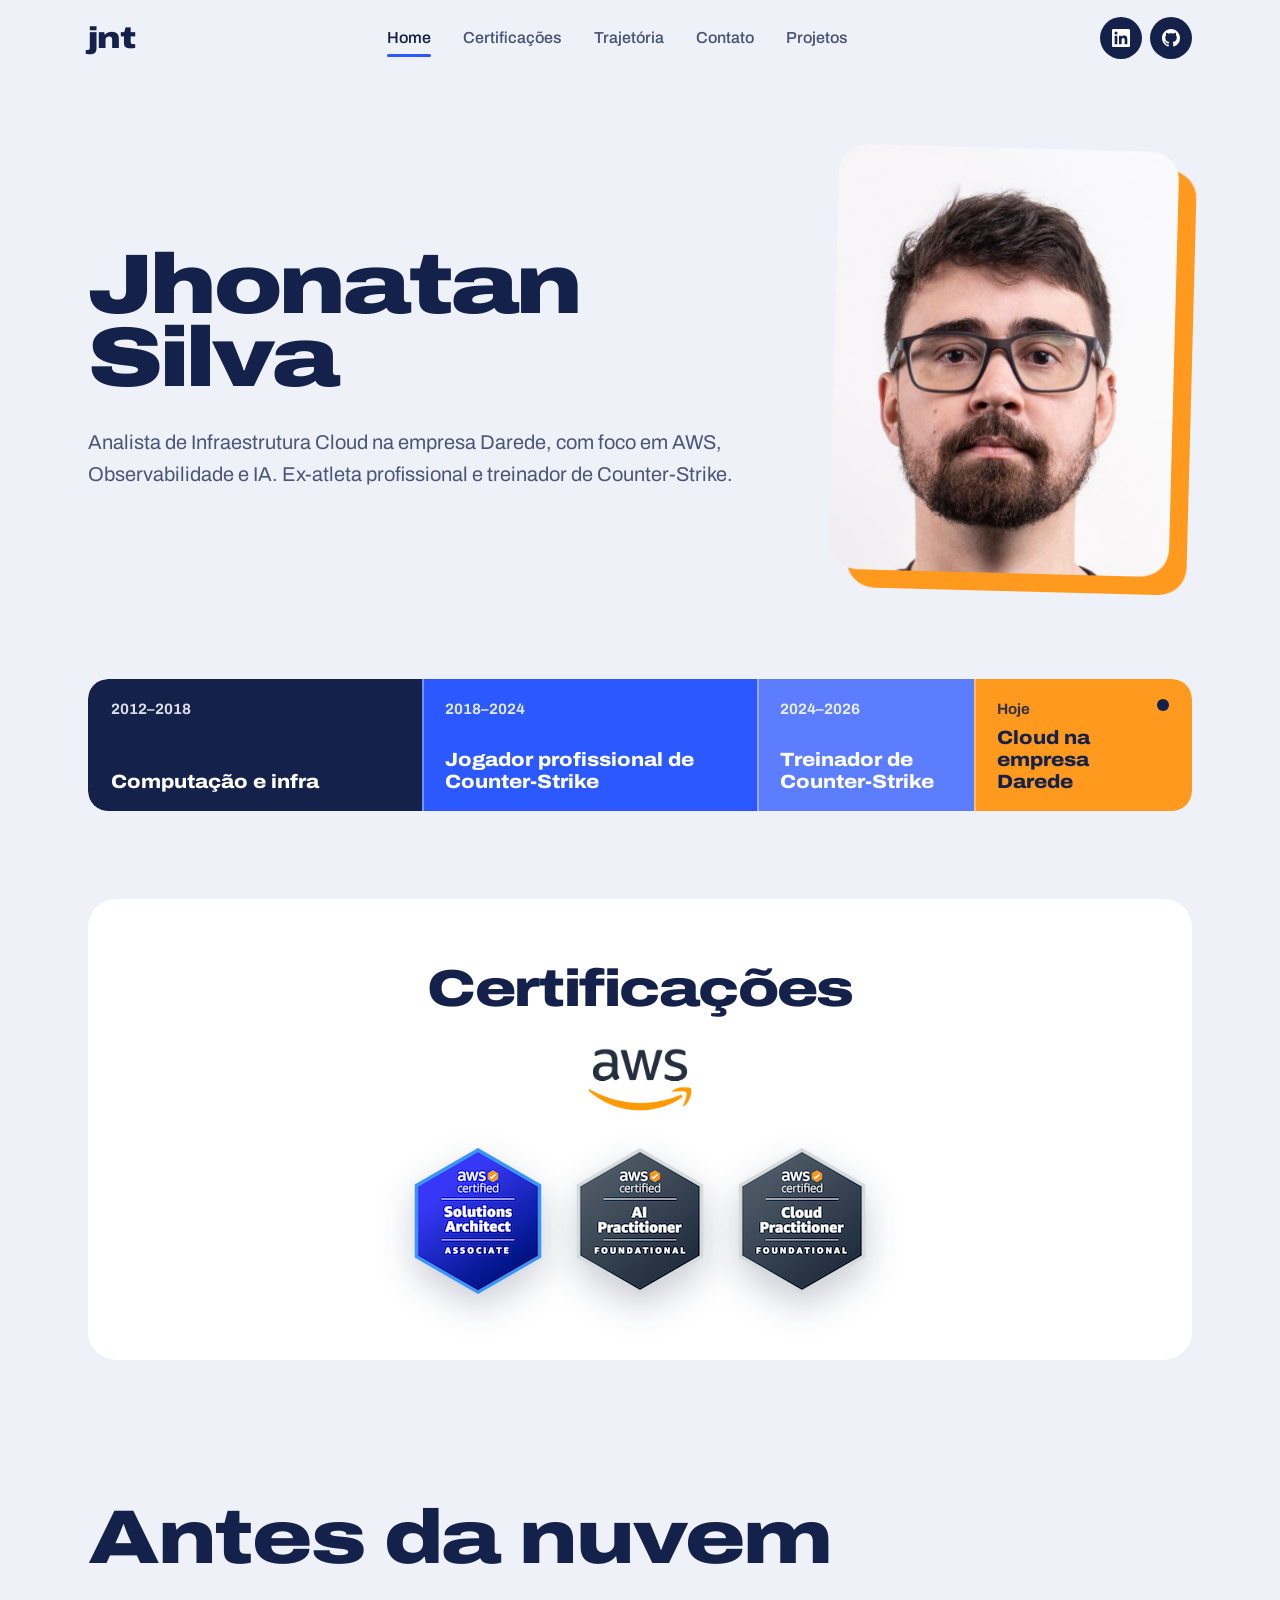
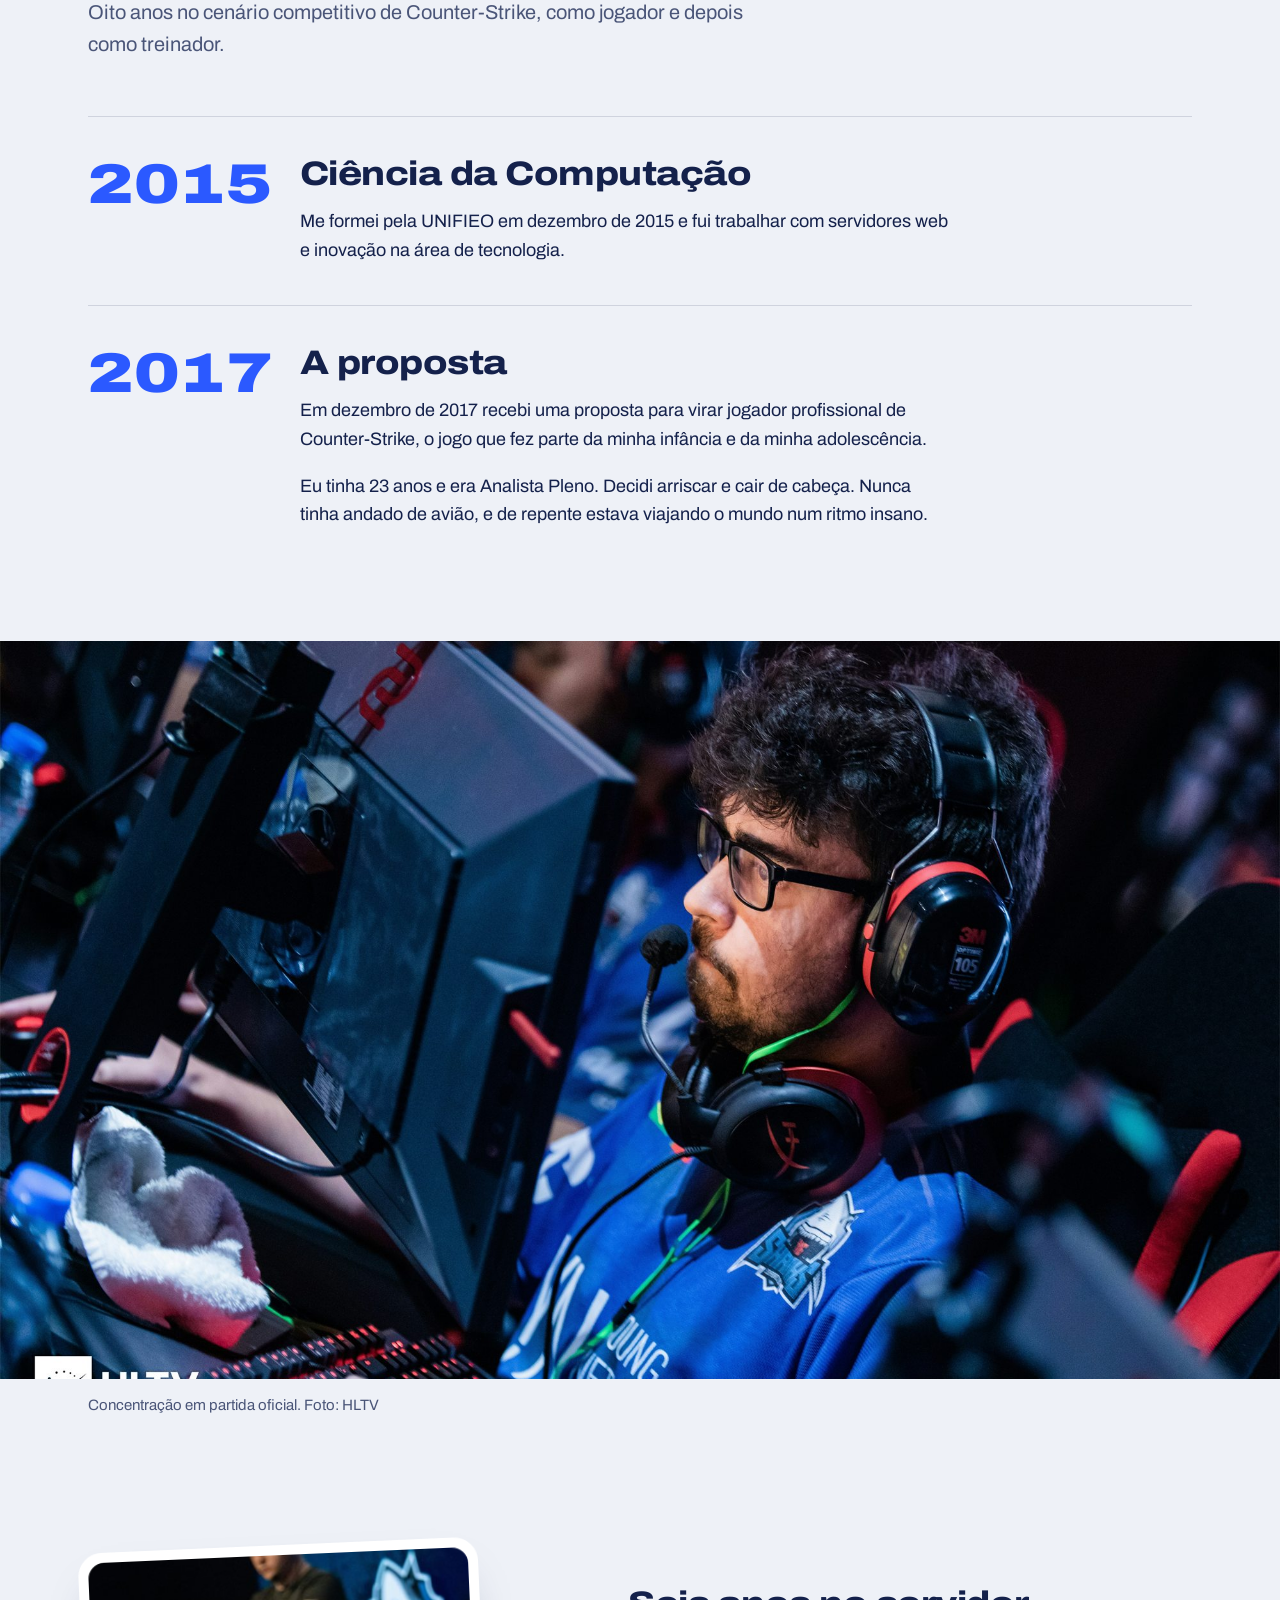
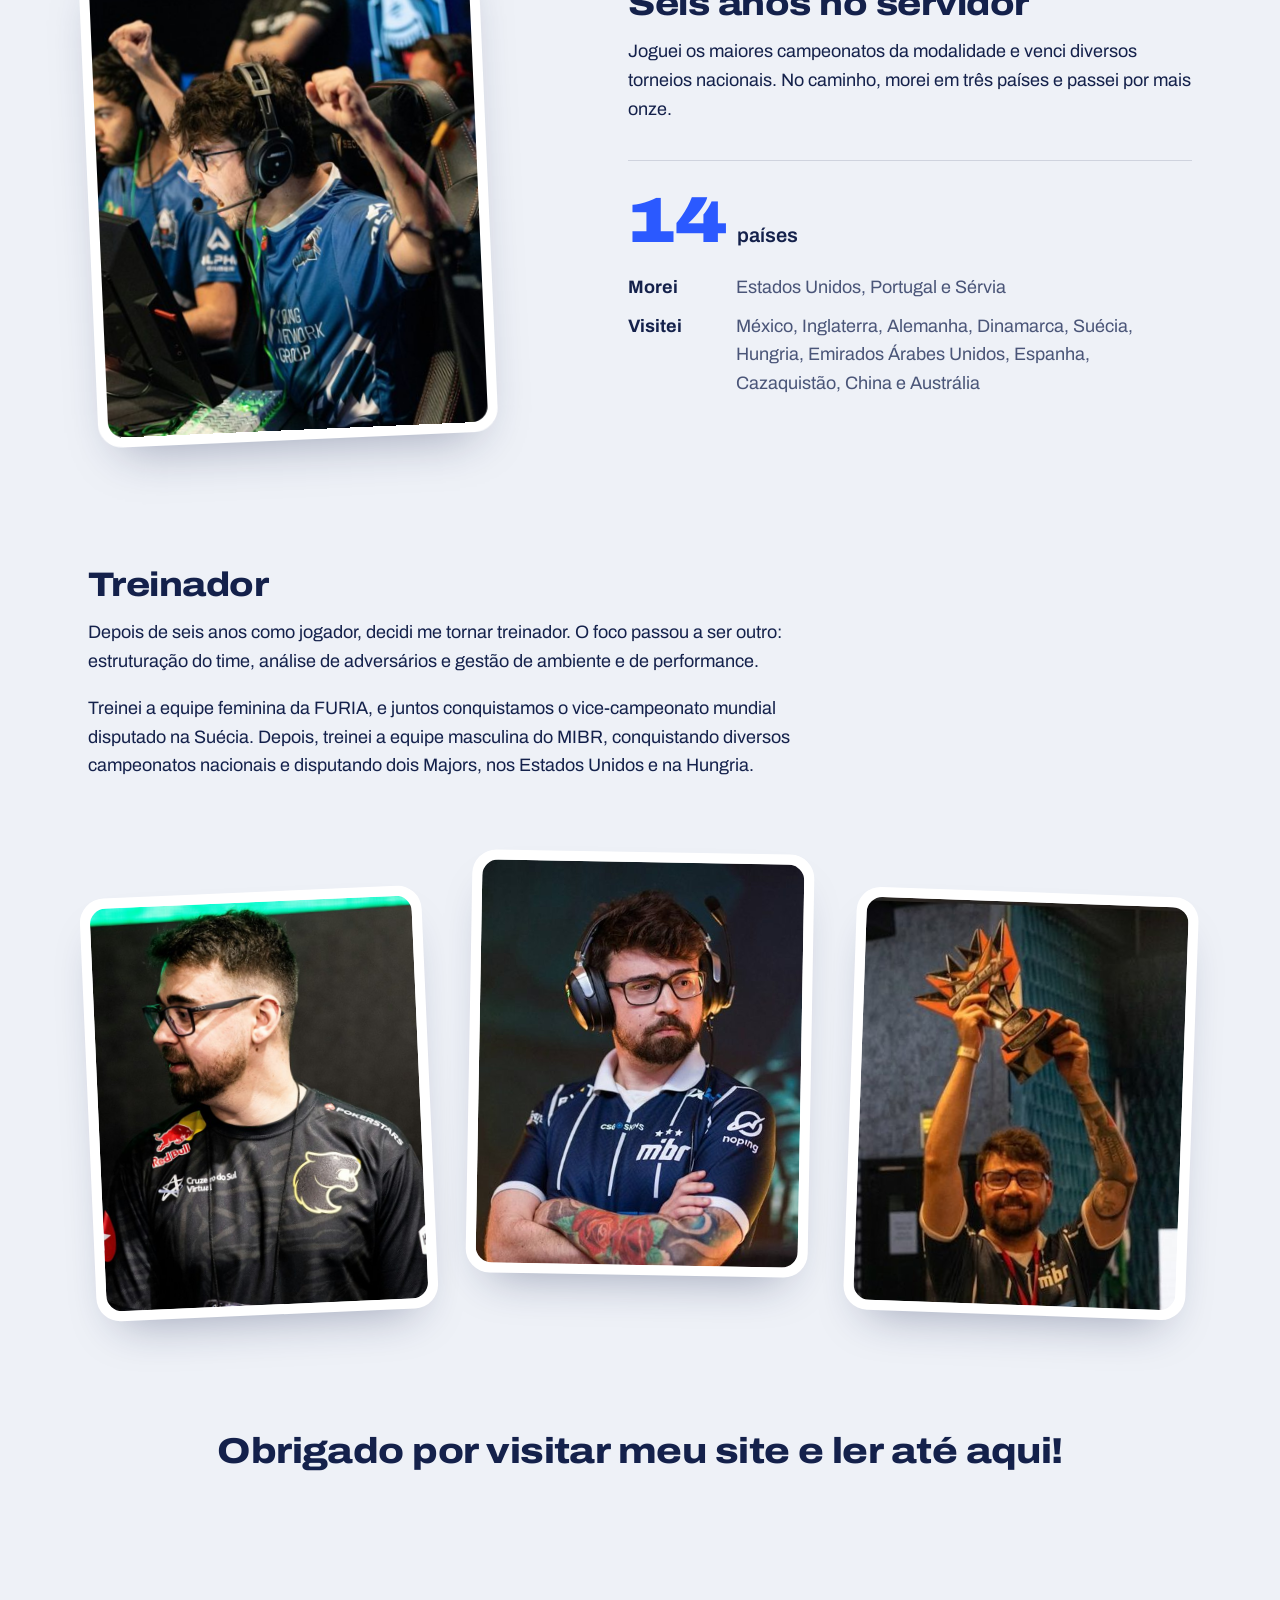
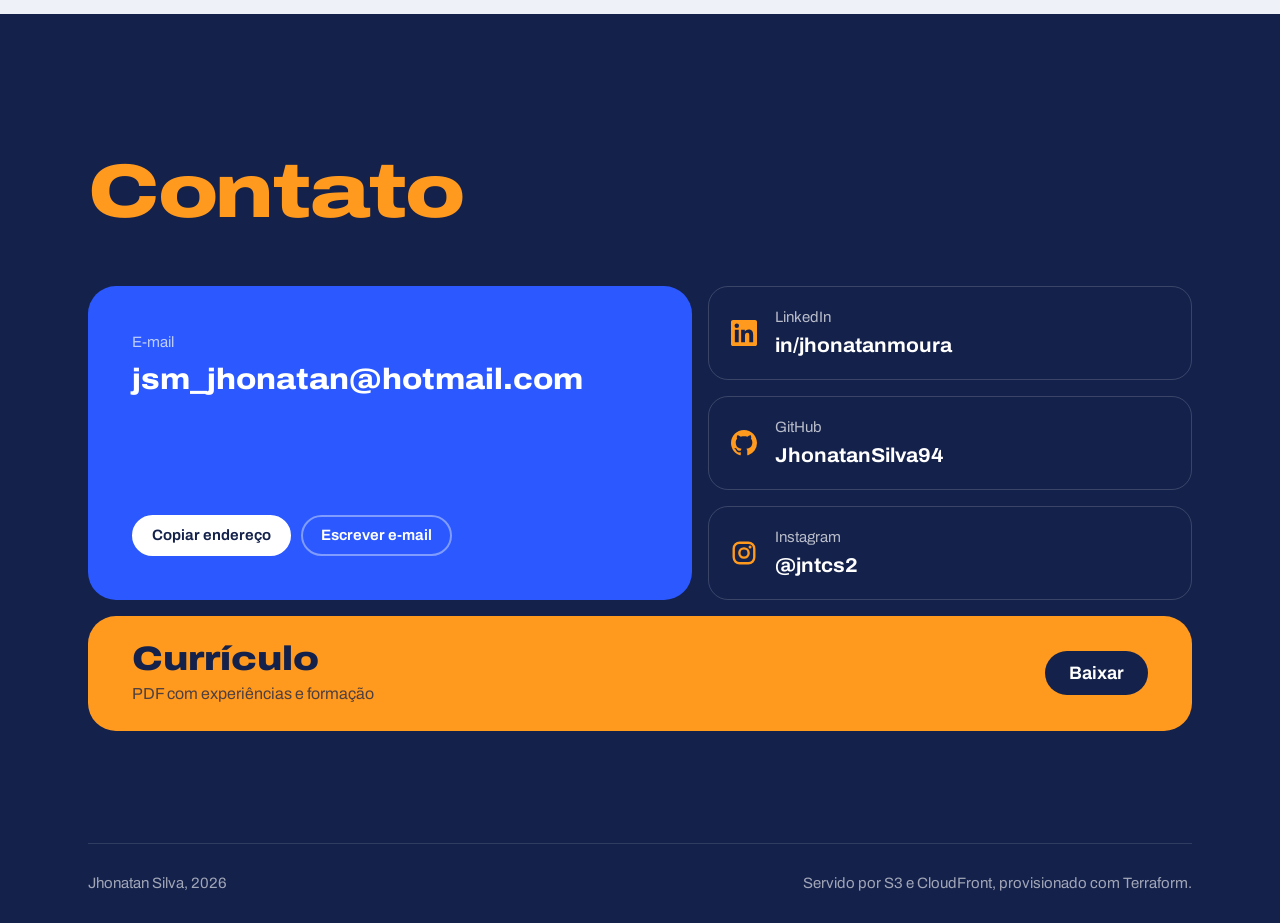
==== commit fd44ccaf: "Redesign visual do portfólio" ====
--- a/frontend/index.html
+++ b/frontend/index.html
@@ -3,191 +3,262 @@
 <head>
   <meta charset="UTF-8">
   <meta name="viewport" content="width=device-width, initial-scale=1.0">
-  <title>Jhonatan Silva — Portfólio</title>
+  <title>Jhonatan Silva, Cloud &amp; DevOps</title>
+  <meta name="description" content="Analista de Infraestrutura Cloud na empresa Darede, com foco em AWS, Observabilidade e IA. Ex-atleta profissional e treinador de Counter-Strike.">
   <link rel="preconnect" href="https://fonts.googleapis.com">
   <link rel="preconnect" href="https://fonts.gstatic.com" crossorigin>
-  <link href="https://fonts.googleapis.com/css2?family=Instrument+Serif:ital@0;1&family=Inter:wght@400;500;600;700&display=swap" rel="stylesheet">
+  <link href="https://fonts.googleapis.com/css2?family=Archivo:ital,wdth,wght@0,62..125,100..900;1,62..125,100..900&display=swap" rel="stylesheet">
   <link rel="stylesheet" href="styles.css">
 </head>
 <body>
-  <div class="page">
-
-    <!-- Cabeçalho -->
-    <header class="nav">
-      <div class="nav-inner">
-        <div class="brand">
-          <span class="brand-name">Jhonatan Silva</span>
-          <span class="brand-role">AWS &amp; DevOps</span>
-        </div>
-
-        <nav class="nav-links">
-          <a href="#sobre" class="nav-link">Sobre</a>
-          <a href="#formacao" class="nav-link">Formação</a>
-          <a href="#esports" class="nav-link">eSports</a>
-          <a href="#retorno" class="nav-link">Retorno</a>
-          <a href="#contato" class="nav-link">Contato</a>
-        </nav>
-
-        <div class="nav-actions">
-          <a href="https://www.linkedin.com/in/jhonatanmoura/" target="_blank" rel="noopener" class="nav-action nav-action-filled">LinkedIn ↗</a>
-          <a href="https://github.com/JhonatanSilva94/jhonatan-portfolio" target="_blank" rel="noopener" class="nav-action nav-action-filled">GitHub ↗</a>
-          <a href="assets/cv.pdf" class="nav-action nav-action-filled">Currículo ↗</a>
-        </div>
-      </div>
-    </header>
+
+  <header class="nav">
+    <div class="wrap nav-inner">
+      <a href="#inicio" class="brand" aria-label="jnt, voltar ao início">jnt</a>
+
+      <nav class="nav-links" aria-label="Seções">
+        <a href="#inicio" class="nav-link">Home</a>
+        <a href="#certificacoes" class="nav-link">Certificações</a>
+        <a href="#trajetoria" class="nav-link">Trajetória</a>
+        <a href="#contato" class="nav-link">Contato</a>
+        <a href="projetos.html" class="nav-link">Projetos</a>
+      </nav>
+
+      <div class="nav-social">
+        <a href="https://www.linkedin.com/in/jhonatanmoura/" target="_blank" rel="noopener" class="icon-btn" aria-label="LinkedIn">
+          <svg viewBox="0 0 24 24" aria-hidden="true"><path fill="currentColor" d="M20.45 20.45h-3.56v-5.57c0-1.33-.02-3.04-1.85-3.04-1.85 0-2.14 1.45-2.14 2.94v5.67H9.35V9h3.41v1.56h.05c.48-.9 1.64-1.85 3.37-1.85 3.6 0 4.27 2.37 4.27 5.46v6.28zM5.34 7.43a2.06 2.06 0 1 1 0-4.13 2.06 2.06 0 0 1 0 4.13zM7.12 20.45H3.56V9h3.56v11.45zM22.22 0H1.77C.79 0 0 .77 0 1.73v20.54C0 23.23.79 24 1.77 24h20.45c.98 0 1.78-.77 1.78-1.73V1.73C24 .77 23.2 0 22.22 0z"/></svg>
+        </a>
+        <a href="https://github.com/JhonatanSilva94" target="_blank" rel="noopener" class="icon-btn" aria-label="GitHub">
+          <svg viewBox="0 0 16 16" aria-hidden="true"><path fill="currentColor" d="M8 0C3.58 0 0 3.58 0 8c0 3.54 2.29 6.53 5.47 7.59.4.07.55-.17.55-.38 0-.19-.01-.82-.01-1.49-2.01.37-2.53-.49-2.69-.94-.09-.23-.48-.94-.82-1.13-.28-.15-.68-.52-.01-.53.63-.01 1.08.58 1.23.82.72 1.21 1.87.87 2.33.66.07-.52.28-.87.51-1.07-1.78-.2-3.64-.89-3.64-3.95 0-.87.31-1.59.82-2.15-.08-.2-.36-1.02.08-2.12 0 0 .67-.21 2.2.82.64-.18 1.32-.27 2-.27.68 0 1.36.09 2 .27 1.53-1.04 2.2-.82 2.2-.82.44 1.1.16 1.92.08 2.12.51.56.82 1.27.82 2.15 0 3.07-1.87 3.75-3.65 3.95.29.25.54.73.54 1.48 0 1.07-.01 1.93-.01 2.2 0 .21.15.46.55.38A8.01 8.01 0 0 0 16 8c0-4.42-3.58-8-8-8z"/></svg>
+        </a>
+      </div>
+    </div>
+  </header>
+
+  <main>
 
     <!-- Hero -->
     <section class="hero" id="inicio">
-      <h1 class="hero-title">
-        Analista de Infraestrutura Cloud
-      </h1>
-
-      <div class="hero-sub">
-        <p class="hero-role">AWS &amp; DevOps</p>
-        <p class="hero-note">Ex-atleta profissional de Counter-Strike. Formado em Ciência da Computação.</p>
-      </div>
-
-      <div class="mockup">
-        <div class="mockup-bar">
-          <span class="mockup-dot mockup-dot-red"></span>
-          <span class="mockup-dot mockup-dot-yellow"></span>
-          <span class="mockup-dot mockup-dot-green"></span>
-          <span class="mockup-filename">trajetoria.sh</span>
-        </div>
-        <pre class="mockup-body"><code><span class="mockup-prompt">$</span> whoami
-jhonatan — aws &amp; devops
-
-<span class="mockup-prompt">$</span> cat formacao.txt
-Ciência da Computação — UNIFIEO (2015)
-AWS Certified Solutions Architect - Associate
-AWS Certified AI Practitioner
-AWS Certified Cloud Practitioner
-
-<span class="mockup-prompt">$</span> history | grep esports
-8 anos como jogador profissional de CS, campeão nacional</code></pre>
-      </div>
-
-      <a href="#sobre" class="scroll-cue" aria-label="Rolar para a seção Sobre">↓</a>
-    </section>
-
-    <main>
-      <section id="sobre" class="section">
-        <div class="section-head">
-          <span class="section-index">01</span>
-          <h2 class="section-title">Sobre</h2>
-        </div>
-        <div class="section-body section-body-with-photo">
-          <img src="assets/jhonatan.png" alt="Foto de Jhonatan" class="about-photo">
-          <p>
-            Meu nome é Jhonatan, atualmente tenho 32 anos, sou Analista de Infraestrutura Cloud na empresa Darede. Por 8 anos estive em outra área de atuação, sendo jogador profissional de Counter-Strike e, posteriormente, treinador.
+      <div class="wrap hero-inner">
+        <div class="hero-text">
+          <h1 class="hero-name">Jhonatan<br>Silva</h1>
+          <p class="hero-lead">
+            Analista de Infraestrutura Cloud na empresa Darede, com foco em AWS, Observabilidade e IA.
+            Ex-atleta profissional e treinador de <span class="nowrap">Counter-Strike</span>.
           </p>
         </div>
-      </section>
-
-      <section id="formacao" class="section">
-        <div class="section-head">
-          <span class="section-index">02</span>
-          <h2 class="section-title">Formação</h2>
-        </div>
-        <div class="section-body">
-          <p>
-            Sou formado em Ciência da Computação pela UNIFIEO (12/2015), trabalhei com servidores web e inovação, com o propósito de buscar tecnologias que pudessem alavancar a infraestrutura da empresa.
-          </p>
-          <p>Hoje possuo 3 certificações da AWS tiradas em 2026, 2 de nível Practitioner e 1 de nível Associate:</p>
-          <div class="tag-list">
-            <span class="tag">AWS Certified Solutions Architect - Associate</span>
-            <span class="tag">AWS Certified AI Practitioner</span>
-            <span class="tag">AWS Certified Cloud Practitioner</span>
-          </div>
-          <p class="section-footnote">
-            Mais informações sobre experiências podem ser verificadas no currículo, disponível para download no topo da página.
-          </p>
-        </div>
-      </section>
-
-      <section id="esports" class="section">
-        <div class="section-head">
-          <span class="section-index">03</span>
-          <h2 class="section-title">Carreira nos eSports</h2>
-        </div>
-        <div class="section-body">
-          <p>
-            Em dezembro de 2017, recebi uma proposta para virar jogador profissional de Counter-Strike, jogo que fez parte da minha infância e da minha adolescência.
-          </p>
-          <p>
-            Na época, com 23 anos e Analista Pleno, decidi me arriscar e cair de cabeça. Nunca tinha andado de avião na vida, de repente estava viajando o mundo em um ritmo insano.
-          </p>
-          <p>
-            Viajei o mundo jogando os maiores campeonatos da modalidade, e venci diversos torneios nacionais.
-          </p>
-
-          <div class="countries">
-            <div class="countries-group">
-              <span class="countries-label">Países que morei</span>
-              <div class="tag-list">
-                <span class="tag tag-lived">Estados Unidos</span>
-                <span class="tag tag-lived">Portugal</span>
-                <span class="tag tag-lived">Sérvia</span>
-              </div>
+
+        <figure class="hero-photo">
+          <img src="assets/web/jhonatan.jpg" alt="Retrato de Jhonatan Silva" width="553" height="569">
+        </figure>
+      </div>
+
+      <!-- Linha do tempo: cada trecho tem largura proporcional à duração -->
+      <div class="wrap">
+        <ol class="career" aria-label="Linha do tempo da carreira">
+          <li class="career-seg seg-tech" style="--years: 6">
+            <span class="career-when">2012–2018</span>
+            <span class="career-what">Computação e infra</span>
+          </li>
+          <li class="career-seg seg-player" style="--years: 6">
+            <span class="career-when">2018–2024</span>
+            <span class="career-what">Jogador profissional de <span class="nowrap">Counter-Strike</span></span>
+          </li>
+          <li class="career-seg seg-coach" style="--years: 2">
+            <span class="career-when">2024–2026</span>
+            <span class="career-what">Treinador de <span class="nowrap">Counter-Strike</span></span>
+          </li>
+          <li class="career-seg seg-cloud" style="--years: 2">
+            <span class="career-when">Hoje</span>
+            <span class="career-what">Cloud na empresa Darede</span>
+            <span class="career-now" aria-hidden="true"></span>
+          </li>
+        </ol>
+      </div>
+    </section>
+
+    <!-- Certificações -->
+    <section class="section certs-section" id="certificacoes">
+      <div class="wrap">
+        <div class="certs">
+          <h2 class="certs-title">Certificações</h2>
+          <img src="assets/badges/aws.png" alt="Amazon Web Services" class="certs-logo" width="1024" height="900">
+          <ul class="cert-badges">
+            <li>
+              <a href="https://www.credly.com/earner/earned/badge/753cb46d-b56b-4fee-8ff4-ec7b52a73b89" target="_blank" rel="noopener" class="cert-badge" title="Ver credencial na Credly">
+                <img src="assets/badges/aws-certified-solutions-architect-associate.png" alt="AWS Certified Solutions Architect, Associate (ver credencial na Credly)" width="150" height="150">
+              </a>
+            </li>
+            <li>
+              <a href="https://www.credly.com/earner/earned/badge/083acf94-df9e-4b06-bec3-3e3fb1c3847a" target="_blank" rel="noopener" class="cert-badge" title="Ver credencial na Credly">
+                <img src="assets/badges/aws-certified-ai-practitioner.png" alt="AWS Certified AI Practitioner, Foundational (ver credencial na Credly)" width="150" height="150">
+              </a>
+            </li>
+            <li>
+              <a href="https://www.credly.com/earner/earned/badge/aeb9b5ed-9fb6-45f4-8758-6aebb8c4855d" target="_blank" rel="noopener" class="cert-badge" title="Ver credencial na Credly">
+                <img src="assets/badges/aws-certified-cloud-practitioner.png" alt="AWS Certified Cloud Practitioner, Foundational (ver credencial na Credly)" width="150" height="150">
+              </a>
+            </li>
+          </ul>
+        </div>
+      </div>
+    </section>
+
+    <!-- Trajetória -->
+    <section class="section story" id="trajetoria">
+      <div class="wrap">
+        <h2 class="section-title">Antes da nuvem</h2>
+        <p class="section-lead">Oito anos no cenário competitivo de <span class="nowrap">Counter-Strike</span>, como jogador e depois como treinador.</p>
+
+        <article class="chapter">
+          <span class="chapter-year">2015</span>
+          <div class="chapter-body">
+            <h3 class="chapter-title">Ciência da Computação</h3>
+            <p>
+              Me formei pela UNIFIEO em dezembro de 2015 e fui trabalhar com servidores web e inovação
+              na área de tecnologia.
+            </p>
+          </div>
+        </article>
+
+        <article class="chapter">
+          <span class="chapter-year">2017</span>
+          <div class="chapter-body">
+            <h3 class="chapter-title">A proposta</h3>
+            <p>
+              Em dezembro de 2017 recebi uma proposta para virar jogador profissional de <span class="nowrap">Counter-Strike</span>,
+              o jogo que fez parte da minha infância e da minha adolescência.
+            </p>
+            <p>
+              Eu tinha 23 anos e era Analista Pleno. Decidi arriscar e cair de cabeça.
+              Nunca tinha andado de avião, e de repente estava viajando o mundo num ritmo insano.
+            </p>
+          </div>
+        </article>
+      </div>
+
+      <figure class="wide-photo">
+        <img src="assets/web/jogador-01.jpg" alt="Jhonatan concentrado durante uma partida, de headset, em frente ao monitor" width="2000" height="1333" loading="lazy">
+        <figcaption class="wrap">Concentração em partida oficial. Foto: HLTV</figcaption>
+      </figure>
+
+      <div class="wrap">
+        <div class="split">
+          <figure class="photo photo-tilt-left">
+            <img src="assets/web/jogador-02.jpg" alt="Jhonatan comemorando uma rodada com os braços erguidos" width="462" height="641" loading="lazy">
+          </figure>
+
+          <div class="split-text">
+            <h3 class="chapter-title">Seis anos no servidor</h3>
+            <p>
+              Joguei os maiores campeonatos da modalidade e venci diversos torneios nacionais.
+              No caminho, morei em três países e passei por mais onze.
+            </p>
+
+            <div class="places">
+              <p class="places-count"><strong>14</strong> países</p>
+              <dl class="places-list">
+                <dt>Morei</dt>
+                <dd>Estados Unidos, Portugal e Sérvia</dd>
+                <dt>Visitei</dt>
+                <dd>México, Inglaterra, Alemanha, Dinamarca, Suécia, Hungria, Emirados Árabes Unidos, Espanha, Cazaquistão, China e Austrália</dd>
+              </dl>
             </div>
-            <div class="countries-group">
-              <span class="countries-label">Países que visitei</span>
-              <div class="tag-list">
-                <span class="tag">México</span>
-                <span class="tag">Inglaterra</span>
-                <span class="tag">Alemanha</span>
-                <span class="tag">Dinamarca</span>
-                <span class="tag">Suécia</span>
-                <span class="tag">Hungria</span>
-                <span class="tag">Emirados Árabes Unidos</span>
-                <span class="tag">Espanha</span>
-                <span class="tag">Cazaquistão</span>
-                <span class="tag">China</span>
-                <span class="tag">Austrália</span>
-              </div>
+          </div>
+        </div>
+
+        <div class="coach">
+          <div class="coach-text">
+            <h3 class="chapter-title">Treinador</h3>
+            <p>
+              Depois de seis anos como jogador, decidi me tornar treinador. O foco passou a ser outro:
+              estruturação do time, análise de adversários e gestão de ambiente e de performance.
+            </p>
+            <p>
+              Treinei a equipe feminina da FURIA, e juntos conquistamos o vice-campeonato mundial disputado na Suécia.
+              Depois, treinei a equipe masculina do MIBR, conquistando diversos campeonatos nacionais e
+              disputando dois Majors, nos Estados Unidos e na Hungria.
+            </p>
+          </div>
+
+          <div class="coach-photos">
+            <figure class="photo photo-tilt-left">
+              <img src="assets/web/coach-03.jpg" alt="Jhonatan como treinador da FURIA, com a camisa do time" width="900" height="840" loading="lazy">
+            </figure>
+            <figure class="photo photo-lift">
+              <img src="assets/web/coach-01.jpg" alt="Jhonatan como treinador do MIBR, de braços cruzados e headset" width="441" height="620" loading="lazy">
+            </figure>
+            <figure class="photo photo-tilt-right">
+              <img src="assets/web/coach-02.jpg" alt="Jhonatan erguendo um troféu com a camisa do MIBR" width="350" height="613" loading="lazy">
+            </figure>
+          </div>
+        </div>
+
+        <p class="thanks">Obrigado por visitar meu site e ler até aqui!</p>
+      </div>
+    </section>
+
+    <!-- Contato -->
+    <section class="section contact" id="contato">
+      <div class="wrap">
+        <h2 class="contact-title">Contato</h2>
+
+        <div class="contact-grid">
+          <div class="contact-mail">
+            <span class="contact-label">E-mail</span>
+            <a href="mailto:jsm_jhonatan@hotmail.com" class="contact-mail-address">jsm_jhonatan@<wbr>hotmail.com</a>
+            <div class="contact-mail-actions">
+              <button type="button" class="chip chip-solid" data-copy="jsm_jhonatan@hotmail.com">Copiar endereço</button>
+              <a href="mailto:jsm_jhonatan@hotmail.com" class="chip">Escrever e-mail</a>
             </div>
           </div>
-        </div>
-      </section>
-
-      <section id="retorno" class="section">
-        <div class="section-head">
-          <span class="section-index">04</span>
-          <h2 class="section-title">Retorno</h2>
-        </div>
-        <div class="section-body">
-          <p><strong>Por que eu decidi voltar?</strong></p>
-          <p>
-            Sou uma pessoa que sempre pensa alguns anos à frente. Em 2017, com 23 anos, eu me imaginava aos 30 sendo um atleta de sucesso dentro dos eSports, o que aconteceu em nível nacional.
-          </p>
-          <p>
-            Hoje, com 32, não me vejo com 40 anos ainda no mundo dos eSports. Mas consigo me ver um profissional de sucesso na área de Tecnologia.
-          </p>
-          <p>
-            Obrigado se você leu até aqui.
-          </p>
-        </div>
-      </section>
-
-      <section id="contato" class="section">
-        <div class="section-head">
-          <span class="section-index">05</span>
-          <h2 class="section-title">Contato</h2>
-        </div>
-        <div class="section-body">
-          <div class="contact-links">
-            <a href="https://www.linkedin.com/in/jhonatanmoura/" target="_blank" rel="noopener" class="contact-link">LinkedIn ↗</a>
-            <a href="mailto:jsm_jhonatan@hotmail.com" class="contact-link">E-mail ↗</a>
-            <a href="https://www.instagram.com/jntcs2/" target="_blank" rel="noopener" class="contact-link">Instagram ↗</a>
-          </div>
-        </div>
-      </section>
-    </main>
-
-    <footer class="footer">
-      <p>Jhonatan Silva — Portfólio pessoal</p>
-    </footer>
-  </div>
+
+          <ul class="contact-links">
+            <li>
+              <a href="https://www.linkedin.com/in/jhonatanmoura/" target="_blank" rel="noopener" class="contact-link">
+                <svg viewBox="0 0 24 24" aria-hidden="true"><path fill="currentColor" d="M20.45 20.45h-3.56v-5.57c0-1.33-.02-3.04-1.85-3.04-1.85 0-2.14 1.45-2.14 2.94v5.67H9.35V9h3.41v1.56h.05c.48-.9 1.64-1.85 3.37-1.85 3.6 0 4.27 2.37 4.27 5.46v6.28zM5.34 7.43a2.06 2.06 0 1 1 0-4.13 2.06 2.06 0 0 1 0 4.13zM7.12 20.45H3.56V9h3.56v11.45zM22.22 0H1.77C.79 0 0 .77 0 1.73v20.54C0 23.23.79 24 1.77 24h20.45c.98 0 1.78-.77 1.78-1.73V1.73C24 .77 23.2 0 22.22 0z"/></svg>
+                <span class="contact-link-text">
+                  <span class="contact-label">LinkedIn</span>
+                  <span class="contact-value">in/jhonatanmoura</span>
+                </span>
+              </a>
+            </li>
+            <li>
+              <a href="https://github.com/JhonatanSilva94" target="_blank" rel="noopener" class="contact-link">
+                <svg viewBox="0 0 16 16" aria-hidden="true"><path fill="currentColor" d="M8 0C3.58 0 0 3.58 0 8c0 3.54 2.29 6.53 5.47 7.59.4.07.55-.17.55-.38 0-.19-.01-.82-.01-1.49-2.01.37-2.53-.49-2.69-.94-.09-.23-.48-.94-.82-1.13-.28-.15-.68-.52-.01-.53.63-.01 1.08.58 1.23.82.72 1.21 1.87.87 2.33.66.07-.52.28-.87.51-1.07-1.78-.2-3.64-.89-3.64-3.95 0-.87.31-1.59.82-2.15-.08-.2-.36-1.02.08-2.12 0 0 .67-.21 2.2.82.64-.18 1.32-.27 2-.27.68 0 1.36.09 2 .27 1.53-1.04 2.2-.82 2.2-.82.44 1.1.16 1.92.08 2.12.51.56.82 1.27.82 2.15 0 3.07-1.87 3.75-3.65 3.95.29.25.54.73.54 1.48 0 1.07-.01 1.93-.01 2.2 0 .21.15.46.55.38A8.01 8.01 0 0 0 16 8c0-4.42-3.58-8-8-8z"/></svg>
+                <span class="contact-link-text">
+                  <span class="contact-label">GitHub</span>
+                  <span class="contact-value">JhonatanSilva94</span>
+                </span>
+              </a>
+            </li>
+            <li>
+              <a href="https://www.instagram.com/jntcs2/" target="_blank" rel="noopener" class="contact-link">
+                <svg viewBox="0 0 24 24" aria-hidden="true"><rect x="2.5" y="2.5" width="19" height="19" rx="5.5" fill="none" stroke="currentColor" stroke-width="2.2"/><circle cx="12" cy="12" r="4.3" fill="none" stroke="currentColor" stroke-width="2.2"/><circle cx="17.6" cy="6.4" r="1.4" fill="currentColor"/></svg>
+                <span class="contact-link-text">
+                  <span class="contact-label">Instagram</span>
+                  <span class="contact-value">@jntcs2</span>
+                </span>
+              </a>
+            </li>
+          </ul>
+
+          <a href="assets/cv.pdf" download class="contact-cv">
+            <span>
+              <span class="contact-cv-title">Currículo</span>
+              <span class="contact-cv-detail">PDF com experiências e formação</span>
+            </span>
+            <span class="contact-cv-action">Baixar</span>
+          </a>
+        </div>
+      </div>
+
+      <div class="wrap footer-inner">
+        <p>Jhonatan Silva, 2026</p>
+        <p>Servido por S3 e CloudFront, provisionado com Terraform.</p>
+      </div>
+    </section>
+  </main>
 
   <script src="script.js"></script>
 </body>
--- a/frontend/styles.css
+++ b/frontend/styles.css
@@ -1,51 +1,198 @@
+/* ==================== TOKENS ==================== */
 :root {
-  --bg: #0a0a0a;
-  --bg-elevated: #141414;
-  --bg-mockup: #111111;
-  --border: rgba(255, 255, 255, 0.1);
-  --border-soft: rgba(255, 255, 255, 0.06);
-  --text: #f2f2f0;
-  --text-muted: #9a9a95;
-  --text-faint: #6b6b67;
-  --accent-glow: rgba(255, 255, 255, 0.35);
-  --font-sans: "Inter", system-ui, -apple-system, "Segoe UI", sans-serif;
-  --font-serif: "Instrument Serif", Georgia, serif;
-}
-
-* {
+  --paper: #eef1f7;
+  --white: #ffffff;
+  --ink: #14214b;
+  --ink-soft: #4a5578;
+  --blue: #2b59ff;
+  --blue-soft: #e4eaff;
+  --blue-mid: #5d7dff;
+  --orange: #ff9a1f;
+  --line: rgba(20, 33, 75, 0.14);
+
+  --font: "Archivo", system-ui, -apple-system, "Segoe UI", sans-serif;
+  --radius-lg: 28px;
+  --radius-md: 20px;
+  --gutter: clamp(16px, 5vw, 48px);
+  --section-space: clamp(80px, 11vw, 140px);
+}
+
+/* ==================== BASE ==================== */
+*,
+*::before,
+*::after {
   box-sizing: border-box;
 }
 
-/* ==================== RESET & GLOBAL ==================== */
-html, body {
+html {
+  scroll-behavior: smooth;
+  scroll-padding-top: 112px;
+}
+
+body {
   margin: 0;
-  padding: 0;
+  font-family: var(--font);
+  font-size: 18px;
+  line-height: 1.6;
+  color: var(--ink);
+  background: var(--paper);
+  -webkit-font-smoothing: antialiased;
+}
+
+/* Rodapé sempre no fim da tela, mesmo em páginas curtas */
+body {
+  display: flex;
+  flex-direction: column;
   min-height: 100vh;
 }
 
-body {
-  font-family: var(--font-sans);
-  font-size: 15px;
-  color: var(--text);
-  background: var(--bg);
+main {
+  flex: 1;
+}
+
+img {
+  display: block;
+  max-width: 100%;
+  height: auto;
+}
+
+figure {
+  margin: 0;
+}
+
+p {
+  margin: 0 0 1em;
+}
+
+h1, h2, h3 {
+  margin: 0;
+  text-wrap: balance;
+  font-stretch: 125%;
+  line-height: 1;
 }
 
 a {
   color: inherit;
 }
 
-.page {
+::selection {
+  background: var(--orange);
+  color: var(--ink);
+}
+
+:focus-visible {
+  outline: 3px solid var(--blue);
+  outline-offset: 3px;
+  border-radius: 6px;
+}
+
+.nowrap {
+  white-space: nowrap;
+}
+
+.wrap {
   width: 100%;
-  max-width: 1440px;
+  max-width: 1200px;
   margin: 0 auto;
-  padding: 0 clamp(24px, 7vw, 120px);
-  display: flex;
-  flex-direction: column;
+  padding: 0 var(--gutter);
+}
+
+/* ==================== BOTÕES ==================== */
+.icon-btn {
+  display: grid;
+  place-items: center;
+  width: 42px;
+  height: 42px;
+  border-radius: 50%;
+  background: var(--ink);
+  color: var(--white);
+  transition: background-color 0.2s;
+}
+
+.icon-btn svg {
+  width: 18px;
+  height: 18px;
+}
+
+.icon-btn:hover {
+  background: var(--blue);
+}
+
+.chip {
+  display: inline-flex;
+  align-items: center;
+  padding: 11px 18px;
+  border: 2px solid rgba(255, 255, 255, 0.4);
+  border-radius: 999px;
+  background: transparent;
+  color: var(--white);
+  font: inherit;
+  font-size: 15px;
+  font-weight: 650;
+  line-height: 1;
+  text-decoration: none;
+  cursor: pointer;
+  transition: background-color 0.2s, border-color 0.2s, color 0.2s;
+}
+
+.chip:hover {
+  border-color: var(--white);
+}
+
+.chip-solid {
+  border-color: var(--white);
+  background: var(--white);
+  color: var(--ink);
+}
+
+.chip-solid:hover {
+  border-color: var(--orange);
+  background: var(--orange);
+}
+
+/* ==================== BOTÕES ==================== */
+.btn {
+  display: inline-flex;
+  align-items: center;
+  padding: 15px 26px;
+  border: 2px solid var(--ink);
+  border-radius: 999px;
+  background: var(--ink);
+  color: var(--white);
+  font-weight: 650;
+  font-size: 17px;
+  line-height: 1;
+  text-decoration: none;
+  transition: background-color 0.2s, border-color 0.2s, color 0.2s;
+}
+
+.btn:hover {
+  border-color: var(--blue);
+  background: var(--blue);
+}
+
+.btn-ghost {
+  background: transparent;
+  color: var(--ink);
+}
+
+.btn-ghost:hover {
+  color: var(--white);
+}
+
+.btn-small {
+  padding: 11px 20px;
+  font-size: 15px;
 }
 
 /* ==================== NAV ==================== */
 .nav {
-  padding: 44px 0;
+  position: sticky;
+  top: 0;
+  z-index: 10;
+  background: rgba(238, 241, 247, 0.86);
+  backdrop-filter: blur(12px);
+  -webkit-backdrop-filter: blur(12px);
 }
 
 .nav-inner {
@@ -53,416 +200,827 @@
   align-items: center;
   justify-content: space-between;
   gap: 24px;
-  flex-wrap: wrap;
+  height: 76px;
 }
 
 .brand {
-  display: flex;
-  flex-direction: column;
-  gap: 2px;
-  line-height: 1.25;
-}
-
-.brand-name {
-  font-weight: 600;
-  font-size: 25px;
-  letter-spacing: -0.01em;
-  color: var(--text);
-}
-
-.brand-role {
-  font-size: 13px;
-  color: var(--text-faint);
+  color: var(--ink);
+  text-decoration: none;
+  font-size: 30px;
+  font-weight: 900;
+  font-stretch: 125%;
+  letter-spacing: -0.03em;
+  line-height: 1;
+}
+
+.nav-social {
+  display: flex;
+  gap: 8px;
 }
 
 .nav-links {
   display: flex;
-  gap: 10px;
-  flex-wrap: wrap;
+  gap: 32px;
 }
 
 .nav-link {
-  font-size: 14px;
-  font-weight: 500;
-  color: var(--text);
+  position: relative;
+  font-size: 16px;
+  font-weight: 550;
+  color: var(--ink-soft);
   text-decoration: none;
-  padding: 10px 20px;
-  border-radius: 999px;
-  border: 1px solid var(--border);
-  transition: color 0.15s ease, border-color 0.15s ease, background 0.15s ease, transform 0.15s ease;
-}
-
-.nav-link:hover {
-  color: var(--text);
-  border-color: rgba(255, 255, 255, 0.3);
-  transform: translateY(-1px);
-}
-
-.nav-link.active {
-  color: var(--bg);
-  background: var(--text);
-  border-color: var(--text);
-}
-
-.nav-actions {
-  display: flex;
-  align-items: center;
-  gap: 12px;
-}
-
-.nav-action {
-  font-size: 14px;
-  font-weight: 500;
-  text-decoration: none;
-  color: var(--text);
-  padding: 10px 20px;
-  border-radius: 999px;
-  border: 1px solid var(--border);
-  transition: color 0.15s ease, border-color 0.15s ease, background 0.15s ease, transform 0.15s ease;
-  white-space: nowrap;
-}
-
-.nav-action:hover {
-  border-color: rgba(255, 255, 255, 0.3);
-  transform: translateY(-1px);
-}
-
-.nav-action-filled {
-  color: var(--bg);
-  background: var(--text);
-  border-color: var(--text);
-  font-weight: 600;
-}
-
-.nav-action-filled:hover {
-  background: #d8d8d4;
-  border-color: #d8d8d4;
+  transition: color 0.2s;
+}
+
+.nav-link:hover,
+.nav-link.active,
+.nav-link[aria-current="page"] {
+  color: var(--ink);
+}
+
+.nav-link.active::after,
+.nav-link[aria-current="page"]::after {
+  content: "";
+  position: absolute;
+  left: 0;
+  right: 0;
+  bottom: -6px;
+  height: 3px;
+  border-radius: 3px;
+  background: var(--blue);
 }
 
 /* ==================== HERO ==================== */
 .hero {
-  padding: 56px 0 72px;
+  padding: clamp(32px, 6vw, 72px) 0 0;
+}
+
+.hero-inner {
+  display: grid;
+  grid-template-columns: minmax(0, 1fr) minmax(240px, 340px);
+  gap: clamp(32px, 5vw, 72px);
+  align-items: center;
+}
+
+.hero-name {
+  font-size: clamp(48px, 6.6vw, 100px);
+  font-weight: 900;
+  line-height: 0.86;
+  letter-spacing: -0.035em;
+}
+
+.hero-lead {
+  max-width: 34em;
+  margin: 32px 0 0;
+  font-size: 20px;
+  color: var(--ink-soft);
+}
+
+.hero-photo {
+  position: relative;
+  justify-self: end;
+  width: 100%;
+  max-width: 400px;
+  margin: 0 18px 18px 0;
+  transform: rotate(1.5deg);
+}
+
+.hero-photo::before {
+  content: "";
+  position: absolute;
+  inset: 0;
+  transform: translate(18px, 18px);
+  border-radius: var(--radius-lg);
+  background: var(--orange);
+}
+
+.hero-photo img {
+  position: relative;
+  width: 100%;
+  aspect-ratio: 4 / 5;
+  object-fit: cover;
+  object-position: center 30%;
+  border-radius: var(--radius-lg);
+}
+
+/* ==================== LINHA DO TEMPO ==================== */
+/* Cada trecho ocupa largura proporcional aos anos que durou (--years) */
+.career {
+  display: flex;
+  margin: clamp(48px, 7vw, 88px) 0 0;
+  padding: 0;
+  list-style: none;
+  border-radius: var(--radius-md);
+  overflow: hidden;
+}
+
+.career-seg {
+  position: relative;
+  flex: var(--years) 1 0;
+  display: flex;
+  flex-direction: column;
+  /* Trechos curtos (poucos anos) ainda precisam caber o texto */
+  min-width: clamp(165px, 17vw, 220px);
+  min-height: 132px;
+  padding: 18px clamp(14px, 1.8vw, 24px);
+}
+
+.career-seg + .career-seg {
+  box-shadow: inset 2px 0 0 rgba(255, 255, 255, 0.35);
+}
+
+.seg-tech {
+  background: var(--ink);
+  color: var(--white);
+}
+
+.seg-player {
+  background: var(--blue);
+  color: var(--white);
+}
+
+.seg-coach {
+  background: var(--blue-mid);
+  color: var(--white);
+}
+
+.seg-cloud {
+  background: var(--orange);
+  color: var(--ink);
+}
+
+.career-when {
+  font-size: 15px;
+  font-weight: 700;
+  opacity: 0.85;
+  font-variant-numeric: tabular-nums;
+}
+
+.career-what {
+  margin-top: auto;
+  font-size: clamp(16px, 1.5vw, 20px);
+  font-weight: 800;
+  font-stretch: 112%;
+  line-height: 1.15;
+}
+
+/* Ponto pulsante: o trecho que ainda está acontecendo */
+.career-now {
+  position: absolute;
+  top: 20px;
+  right: clamp(14px, 1.8vw, 24px);
+  width: 12px;
+  height: 12px;
+  border-radius: 50%;
+  background: var(--ink);
+}
+
+/* ==================== SEÇÕES ==================== */
+.section {
+  padding: var(--section-space) 0;
+}
+
+.section-title {
+  font-size: clamp(40px, 6vw, 76px);
+  font-weight: 850;
+  letter-spacing: -0.03em;
+}
+
+.section-lead {
+  max-width: 34em;
+  margin-top: 20px;
+  font-size: 20px;
+  color: var(--ink-soft);
+}
+
+/* ==================== CERTIFICAÇÕES ==================== */
+.certs-section {
+  padding-top: clamp(56px, 7vw, 88px);
+  padding-bottom: 0;
+}
+
+.certs {
   display: flex;
   flex-direction: column;
   align-items: center;
+  padding: clamp(40px, 6vw, 64px) var(--gutter);
+  border-radius: var(--radius-lg);
+  background: var(--white);
   text-align: center;
 }
 
-.hero-title {
+.certs-title {
+  font-size: clamp(32px, 4.4vw, 52px);
+  font-weight: 850;
+  letter-spacing: -0.03em;
+}
+
+.certs-logo {
+  width: 104px;
+  margin-top: 16px;
+}
+
+.cert-badges {
+  display: flex;
+  flex-wrap: wrap;
+  justify-content: center;
+  gap: clamp(4px, 1vw, 12px);
+  margin: 24px 0 0;
+  padding: 0;
+  list-style: none;
+}
+
+.cert-badge {
+  display: block;
+  border-radius: 12px;
+  transition: transform 0.2s;
+}
+
+.cert-badge:hover {
+  transform: translateY(-4px);
+}
+
+.cert-badges img {
+  width: clamp(116px, 14vw, 150px);
+  height: auto;
+  filter: drop-shadow(0 14px 18px rgba(20, 33, 75, 0.22));
+}
+
+/* ==================== TRAJETÓRIA ==================== */
+.story .section-lead {
+  margin-bottom: 56px;
+}
+
+.chapter {
+  display: grid;
+  grid-template-columns: 180px 1fr;
+  gap: 32px;
+  padding: 40px 0;
+  border-top: 1px solid var(--line);
+}
+
+.chapter-year {
+  font-size: 56px;
+  font-weight: 900;
+  font-stretch: 125%;
+  line-height: 1;
+  color: var(--blue);
+  font-variant-numeric: tabular-nums;
+}
+
+.chapter-body {
+  max-width: 36em;
+}
+
+.chapter-title {
+  margin-bottom: 16px;
+  font-size: clamp(26px, 3vw, 34px);
+  font-weight: 800;
+  font-stretch: 115%;
+  letter-spacing: -0.015em;
+}
+
+.chapter-body p:last-child,
+.split-text p:last-child {
+  margin-bottom: 0;
+}
+
+.wide-photo {
+  margin-top: clamp(40px, 6vw, 72px);
+}
+
+.wide-photo img {
+  width: 100%;
+  max-height: 82vh;
+  object-fit: cover;
+  object-position: 60% 40%;
+}
+
+.wide-photo figcaption {
+  padding-top: 14px;
+  font-size: 15px;
+  color: var(--ink-soft);
+}
+
+.split {
+  display: grid;
+  grid-template-columns: 0.8fr 1fr;
+  gap: clamp(40px, 7vw, 104px);
+  align-items: center;
+  margin-top: clamp(80px, 10vw, 128px);
+}
+
+.split-text {
+  max-width: 36em;
+}
+
+/* Fotos pessoais: proporção 4:5 e moldura branca, padronizadas */
+.photo {
+  width: 100%;
+  max-width: 400px;
+  padding: 10px;
+  border-radius: 24px;
+  background: var(--white);
+  box-shadow: 0 24px 48px -24px rgba(20, 33, 75, 0.4);
+}
+
+.photo img {
+  width: 100%;
+  aspect-ratio: 4 / 5;
+  object-fit: cover;
+  object-position: center top;
+  border-radius: 16px;
+}
+
+.photo-tilt-left {
+  transform: rotate(-2.5deg);
+}
+
+.photo-tilt-right {
+  transform: rotate(2deg);
+}
+
+.places {
+  margin-top: 36px;
+  padding-top: 28px;
+  border-top: 1px solid var(--line);
+}
+
+.places-count {
+  margin-bottom: 20px;
+  font-size: 20px;
+  font-weight: 600;
+}
+
+.places-count strong {
+  margin-right: 6px;
+  font-size: 64px;
+  font-weight: 900;
+  font-stretch: 125%;
+  line-height: 1;
+  color: var(--blue);
+}
+
+.places-list {
+  display: grid;
+  grid-template-columns: 88px 1fr;
+  gap: 10px 20px;
   margin: 0;
-  font-family: var(--font-sans);
-  font-weight: 600;
-  font-size: clamp(32px, 6vw, 52px);
-  line-height: 1.12;
-  letter-spacing: -0.02em;
-  max-width: 720px;
-}
-
-.hero-title em {
-  font-family: var(--font-serif);
-  font-style: italic;
-  font-weight: 400;
-  color: var(--text);
-  text-shadow: 0 0 24px var(--accent-glow);
-}
-
-.hero-sub {
-  margin-top: 20px;
-}
-
-.hero-role {
+}
+
+.places-list dt {
+  font-weight: 700;
+}
+
+.places-list dd {
   margin: 0;
+  color: var(--ink-soft);
+}
+
+.coach {
+  margin-top: clamp(80px, 10vw, 128px);
+}
+
+.coach-text {
+  max-width: 40em;
+}
+
+.coach-text p:last-child {
+  margin-bottom: 0;
+}
+
+/* Três fotos lado a lado, com a do meio levantada */
+.coach-photos {
+  display: grid;
+  grid-template-columns: repeat(3, 1fr);
+  gap: clamp(16px, 3vw, 40px);
+  align-items: start;
+  margin-top: clamp(40px, 6vw, 72px);
+  padding-top: 40px;
+}
+
+.coach-photos .photo {
+  max-width: none;
+}
+
+.photo-lift {
+  transform: translateY(-40px) rotate(1deg);
+}
+
+.thanks {
+  margin: clamp(72px, 9vw, 120px) auto 0;
+  font-size: clamp(24px, 3vw, 36px);
+  font-weight: 800;
+  font-stretch: 115%;
+  letter-spacing: -0.015em;
+  line-height: 1.2;
+  text-align: center;
+  text-wrap: balance;
+}
+
+/* ==================== CONTATO ==================== */
+.contact {
+  padding-bottom: 0;
+  background: var(--ink);
+  color: var(--white);
+}
+
+.contact-title {
+  margin-bottom: clamp(32px, 5vw, 56px);
+  font-size: clamp(40px, 6vw, 76px);
+  font-weight: 850;
+  letter-spacing: -0.03em;
+  color: var(--orange);
+}
+
+.contact-grid {
+  display: grid;
+  grid-template-columns: 1.25fr 1fr;
+  gap: 16px;
+}
+
+.contact-label {
+  display: block;
   font-size: 15px;
-  font-weight: 500;
-  color: var(--text);
-}
-
-.hero-note {
-  margin: 4px 0 0;
-  font-size: 14px;
-  color: var(--text-faint);
-}
-
-/* ==================== MOCKUP (terminal) ==================== */
-.mockup {
-  margin-top: 48px;
-  width: 100%;
-  max-width: 640px;
-  text-align: left;
-  background: var(--bg-mockup);
-  border: 1px solid var(--border);
-  border-radius: 10px;
-  overflow: hidden;
-  box-shadow: 0 30px 60px -20px rgba(0, 0, 0, 0.6);
-}
-
-.mockup-bar {
+  color: rgba(255, 255, 255, 0.7);
+}
+
+.contact-mail {
+  display: flex;
+  flex-direction: column;
+  padding: clamp(28px, 4vw, 44px);
+  border-radius: var(--radius-lg);
+  background: var(--blue);
+}
+
+.contact-mail-address {
+  margin-top: 8px;
+  font-size: clamp(20px, 2.3vw, 30px);
+  font-weight: 800;
+  font-stretch: 110%;
+  line-height: 1.2;
+  text-decoration: none;
+}
+
+.contact-mail-address:hover {
+  text-decoration: underline;
+  text-decoration-thickness: 2px;
+  text-underline-offset: 6px;
+}
+
+.contact-mail-actions {
+  display: flex;
+  flex-wrap: wrap;
+  gap: 10px;
+  margin-top: auto;
+  padding-top: 32px;
+}
+
+.contact-links {
+  display: grid;
+  gap: 16px;
+  margin: 0;
+  padding: 0;
+  list-style: none;
+}
+
+.contact-link {
   display: flex;
   align-items: center;
-  gap: 7px;
-  padding: 10px 14px;
-  background: linear-gradient(180deg, #1c1c1c, #161616);
-  border-bottom: 1px solid var(--border-soft);
-}
-
-.mockup-dot {
-  width: 10px;
-  height: 10px;
-  border-radius: 50%;
-  display: inline-block;
-}
-
-.mockup-dot-red { background: #ff5f57; }
-.mockup-dot-yellow { background: #febc2e; }
-.mockup-dot-green { background: #28c840; }
-
-.mockup-filename {
-  margin-left: 8px;
-  font-size: 11.5px;
-  color: var(--text-faint);
-}
-
-.mockup-body {
+  gap: 18px;
+  height: 100%;
+  padding: 18px 22px;
+  border: 1px solid rgba(255, 255, 255, 0.16);
+  border-radius: var(--radius-md);
+  text-decoration: none;
+  transition: background-color 0.2s, border-color 0.2s;
+}
+
+.contact-link svg {
+  flex: none;
+  width: 26px;
+  height: 26px;
+  color: var(--orange);
+}
+
+.contact-link:hover {
+  border-color: var(--orange);
+  background: rgba(255, 255, 255, 0.05);
+}
+
+.contact-value {
+  display: block;
+  font-size: 20px;
+  font-weight: 700;
+  font-stretch: 105%;
+}
+
+.contact-cv {
+  grid-column: 1 / -1;
+  display: flex;
+  align-items: center;
+  justify-content: space-between;
+  gap: 16px;
+  padding: 24px clamp(24px, 4vw, 44px);
+  border-radius: var(--radius-lg);
+  background: var(--orange);
+  color: var(--ink);
+  text-decoration: none;
+}
+
+.contact-cv-title {
+  display: block;
+  font-size: clamp(24px, 3vw, 34px);
+  font-weight: 850;
+  font-stretch: 120%;
+  line-height: 1.1;
+}
+
+.contact-cv-detail {
+  display: block;
+  margin-top: 4px;
+  font-size: 16px;
+  color: rgba(20, 33, 75, 0.75);
+}
+
+.contact-cv-action {
+  flex: none;
+  padding: 13px 24px;
+  border-radius: 999px;
+  background: var(--ink);
+  color: var(--white);
+  font-weight: 650;
+  line-height: 1;
+  transition: background-color 0.2s;
+}
+
+.contact-cv:hover .contact-cv-action {
+  background: var(--blue);
+}
+
+/* ==================== PROJETOS ==================== */
+.projects-hero {
+  padding: clamp(40px, 7vw, 88px) 0 clamp(40px, 6vw, 64px);
+}
+
+.projects-title {
+  font-size: clamp(40px, 4.6vw, 60px);
+  font-weight: 900;
+  line-height: 0.9;
+  letter-spacing: -0.035em;
+}
+
+/* Cada projeto é uma linha da lista: nome à esquerda, detalhes à direita */
+.project {
+  display: grid;
+  grid-template-columns: minmax(0, 0.8fr) minmax(0, 1.2fr);
+  gap: 24px clamp(32px, 6vw, 96px);
+  padding: clamp(32px, 4vw, 48px) 0;
+  border-top: 1px solid var(--line);
+}
+
+.project:last-child {
+  border-bottom: 1px solid var(--line);
+}
+
+.projects {
+  padding-bottom: var(--section-space);
+}
+
+.project-name {
+  font-size: clamp(26px, 3vw, 38px);
+  font-weight: 850;
+  letter-spacing: -0.03em;
+}
+
+.project-info {
+  max-width: 36em;
+}
+
+.project-info p {
   margin: 0;
-  padding: 20px 22px 24px;
-  font-family: "SFMono-Regular", Consolas, "Liberation Mono", Menlo, monospace;
-  font-size: 12.5px;
-  line-height: 1.85;
-  color: var(--text-muted);
-  white-space: pre-wrap;
-  overflow-x: auto;
-}
-
-.mockup-prompt {
-  color: #6fd08c;
-}
-
-/* ==================== SCROLL CUE ==================== */
-.scroll-cue {
-  margin-top: 40px;
-  color: var(--text-faint);
-  text-decoration: none;
-  font-size: 16px;
-  animation: bounce 2.2s ease-in-out infinite;
-}
-
-@keyframes bounce {
-  0%, 100% { transform: translateY(0); }
-  50% { transform: translateY(6px); }
-}
-
-/* ==================== SEÇÕES ==================== */
-main {
-  display: flex;
-  flex-direction: column;
-}
-
-.section {
-  padding: 56px 0;
-  border-top: 1px solid var(--border-soft);
-  scroll-margin-top: 24px;
-}
-
-.section-head {
-  display: flex;
-  align-items: baseline;
-  gap: 12px;
-  max-width: 640px;
-  margin: 0 auto 20px;
-}
-
-.section-index {
-  font-size: 12px;
-  color: var(--text-faint);
-  font-variant-numeric: tabular-nums;
-}
-
-.section-title {
-  margin: 0;
-  font-size: 22px;
-  font-weight: 600;
-  letter-spacing: -0.01em;
-}
-
-.section-body {
-  max-width: 640px;
-  margin: 0 auto;
-  color: var(--text-muted);
-  line-height: 1.75;
-  font-size: 14.5px;
-}
-
-.section-body p {
-  margin: 0 0 14px 0;
-}
-
-.section-body p:last-child {
-  margin-bottom: 0;
-}
-
-.section-body strong {
-  color: var(--text);
-}
-
-.section-footnote {
-  color: var(--text-faint);
-  font-size: 13px;
-}
-
-.section-body-with-photo {
-  display: flex;
-  align-items: flex-start;
-  gap: 24px;
-}
-
-.about-photo {
-  width: 96px;
-  height: 96px;
-  object-fit: cover;
-  border-radius: 50%;
-  border: 1px solid var(--border);
-  flex-shrink: 0;
-  filter: grayscale(0.4);
-}
-
-@media (max-width: 520px) {
-  .section-body-with-photo {
-    flex-direction: column;
-    align-items: flex-start;
-  }
-}
-
-/* ==================== TAGS (certificações) ==================== */
-.tag-list {
+}
+
+.project-stack {
   display: flex;
   flex-wrap: wrap;
   gap: 8px;
-  margin: 0 0 14px 0;
-}
-
-.tag {
-  display: inline-block;
-  padding: 7px 12px;
-  border: 1px solid var(--border);
-  border-radius: 6px;
-  background: var(--bg-elevated);
-  color: var(--text);
-  font-size: 12.5px;
-}
-
-/* ==================== PAÍSES (eSports) ==================== */
-.countries {
-  display: flex;
-  flex-direction: column;
-  gap: 18px;
-  margin: 20px 0;
-  padding: 20px 0;
-  border-top: 1px solid var(--border-soft);
-  border-bottom: 1px solid var(--border-soft);
-}
-
-.countries-label {
-  display: block;
-  font-size: 11.5px;
-  text-transform: uppercase;
-  letter-spacing: 0.04em;
-  color: var(--text-faint);
-  margin-bottom: 8px;
-}
-
-.tag-lived {
-  border-color: var(--text);
-  background: var(--text);
-  color: var(--bg);
+  margin: 24px 0 0;
+  padding: 0;
+  list-style: none;
+}
+
+.project-stack li {
+  padding: 6px 14px;
+  border-radius: 999px;
+  background: var(--white);
+  font-size: 15px;
   font-weight: 600;
-}
-
-/* ==================== CONTATO ==================== */
-.contact-links {
+  color: var(--ink-soft);
+}
+
+.project-links {
   display: flex;
   flex-wrap: wrap;
   gap: 10px;
-}
-
-.contact-link {
-  display: inline-block;
-  padding: 9px 16px;
-  border: 1px solid var(--border);
-  border-radius: 999px;
-  color: var(--text);
-  text-decoration: none;
-  font-size: 13px;
-  transition: background 0.15s ease, border-color 0.15s ease;
-}
-
-.contact-link:hover {
-  background: var(--bg-elevated);
-  border-color: rgba(255, 255, 255, 0.2);
-}
-
-/* ==================== FOOTER ==================== */
-.footer {
-  padding: 32px 0 48px;
-  text-align: center;
-  color: var(--text-faint);
-  font-size: 12px;
-  border-top: 1px solid var(--border-soft);
-}
-
-.footer p {
+  margin-top: 28px;
+}
+
+.site-footer {
+  background: var(--ink);
+  color: var(--white);
+}
+
+.site-footer .footer-inner {
+  margin-top: 0;
+}
+
+.site-footer .footer-inner::before {
+  display: none;
+}
+
+/* ==================== RODAPÉ ==================== */
+.footer-inner {
+  display: flex;
+  justify-content: space-between;
+  flex-wrap: wrap;
+  gap: 8px 24px;
+  position: relative;
+  margin-top: clamp(64px, 9vw, 112px);
+  padding-top: 28px;
+  padding-bottom: 28px;
+  font-size: 15px;
+  color: rgba(255, 255, 255, 0.6);
+}
+
+.footer-inner::before {
+  content: "";
+  position: absolute;
+  top: 0;
+  left: var(--gutter);
+  right: var(--gutter);
+  height: 1px;
+  background: rgba(255, 255, 255, 0.12);
+}
+
+.footer-inner p {
   margin: 0;
 }
 
-/* ==================== RESPONSIVIDADE ==================== */
-@media (max-width: 720px) {
-  .page {
-    padding: 0 18px;
-  }
-
-  .nav {
-    padding: 28px 0;
-  }
-
+/* ==================== ENTRADA DO HERO ==================== */
+@media (prefers-reduced-motion: no-preference) {
+  .hero-text > *,
+  .hero-photo {
+    animation: rise 0.7s cubic-bezier(0.2, 0.7, 0.2, 1) both;
+  }
+
+  .hero-lead { animation-delay: 0.1s; }
+  .hero-photo { animation-delay: 0.14s; }
+
+  /* A barra se preenche da esquerda para a direita, como o tempo */
+  .career {
+    animation: fill 1.1s 0.4s cubic-bezier(0.6, 0, 0.2, 1) both;
+  }
+
+  .career-now {
+    animation: pulse 1.8s 1.6s ease-out infinite;
+  }
+}
+
+@keyframes rise {
+  from { opacity: 0; transform: translateY(24px); }
+}
+
+@keyframes fill {
+  from { clip-path: inset(0 100% 0 0 round var(--radius-md)); }
+  to { clip-path: inset(0 0 0 0 round var(--radius-md)); }
+}
+
+@keyframes pulse {
+  0% { box-shadow: 0 0 0 0 rgba(20, 33, 75, 0.5); }
+  100% { box-shadow: 0 0 0 12px rgba(20, 33, 75, 0); }
+}
+
+@media (prefers-reduced-motion: reduce) {
+  html {
+    scroll-behavior: auto;
+  }
+}
+
+/* ==================== RESPONSIVO ==================== */
+@media (max-width: 960px) {
+  .split,
+  .contact-grid {
+    grid-template-columns: 1fr;
+  }
+
+  .split .photo {
+    max-width: 360px;
+  }
+}
+
+@media (max-width: 760px) {
+  /* Menu em duas linhas: marca e redes em cima, seções embaixo */
   .nav-inner {
-    justify-content: flex-start;
-  }
-
-  .brand-name {
-    font-size: 21px;
-  }
-
-  .nav-actions {
-    order: 2;
-    width: 100%;
-    justify-content: center;
     flex-wrap: wrap;
-    gap: 8px;
+    row-gap: 6px;
+    height: auto;
+    padding-top: 12px;
+    padding-bottom: 12px;
   }
 
   .nav-links {
     order: 3;
     width: 100%;
-    justify-content: center;
+    justify-content: space-between;
     gap: 8px;
   }
 
-  .hero {
-    padding: 40px 0 56px;
-  }
-}
-
-@media (max-width: 420px) {
-  .nav-action {
-    padding: 8px 14px;
-    font-size: 13px;
-  }
-
   .nav-link {
-    padding: 8px 14px;
-    font-size: 12px;
-  }
-
-  .section {
-    padding: 44px 0;
-  }
-}
+    font-size: 14px;
+  }
+
+  .hero-inner {
+    grid-template-columns: 1fr;
+  }
+
+  .hero-photo {
+    order: -1;
+    justify-self: start;
+    max-width: 240px;
+  }
+
+  /* No celular a linha do tempo vira uma pilha vertical */
+  .career {
+    flex-direction: column;
+  }
+
+  .career-seg {
+    flex: none;
+    min-width: 0;
+    min-height: 0;
+    padding: 14px 18px;
+  }
+
+  .career-seg + .career-seg {
+    box-shadow: inset 0 2px 0 rgba(255, 255, 255, 0.35);
+  }
+
+  .career-what {
+    margin-top: 2px;
+  }
+
+  .career-now {
+    top: 50%;
+    margin-top: -6px;
+  }
+
+  .chapter {
+    grid-template-columns: 1fr;
+    gap: 12px;
+  }
+
+  .chapter-year {
+    font-size: 44px;
+  }
+
+  .places-list {
+    grid-template-columns: 1fr;
+    gap: 2px;
+  }
+
+  .places-list dd + dt {
+    margin-top: 12px;
+  }
+
+  /* Fotos do treinador: duas em cima, a terceira centralizada */
+  .coach-photos {
+    grid-template-columns: 1fr 1fr;
+    gap: 14px;
+    padding-top: 24px;
+  }
+
+  .coach-photos .photo:last-child {
+    grid-column: 1 / -1;
+    justify-self: center;
+    width: 50%;
+    margin-top: -12px;
+  }
+
+  .photo-lift {
+    transform: translateY(-24px) rotate(1deg);
+  }
+
+  .contact-cv {
+    flex-direction: column;
+    align-items: flex-start;
+  }
+
+  .project {
+    grid-template-columns: 1fr;
+  }
+
+  .footer-inner {
+    flex-direction: column;
+  }
+}
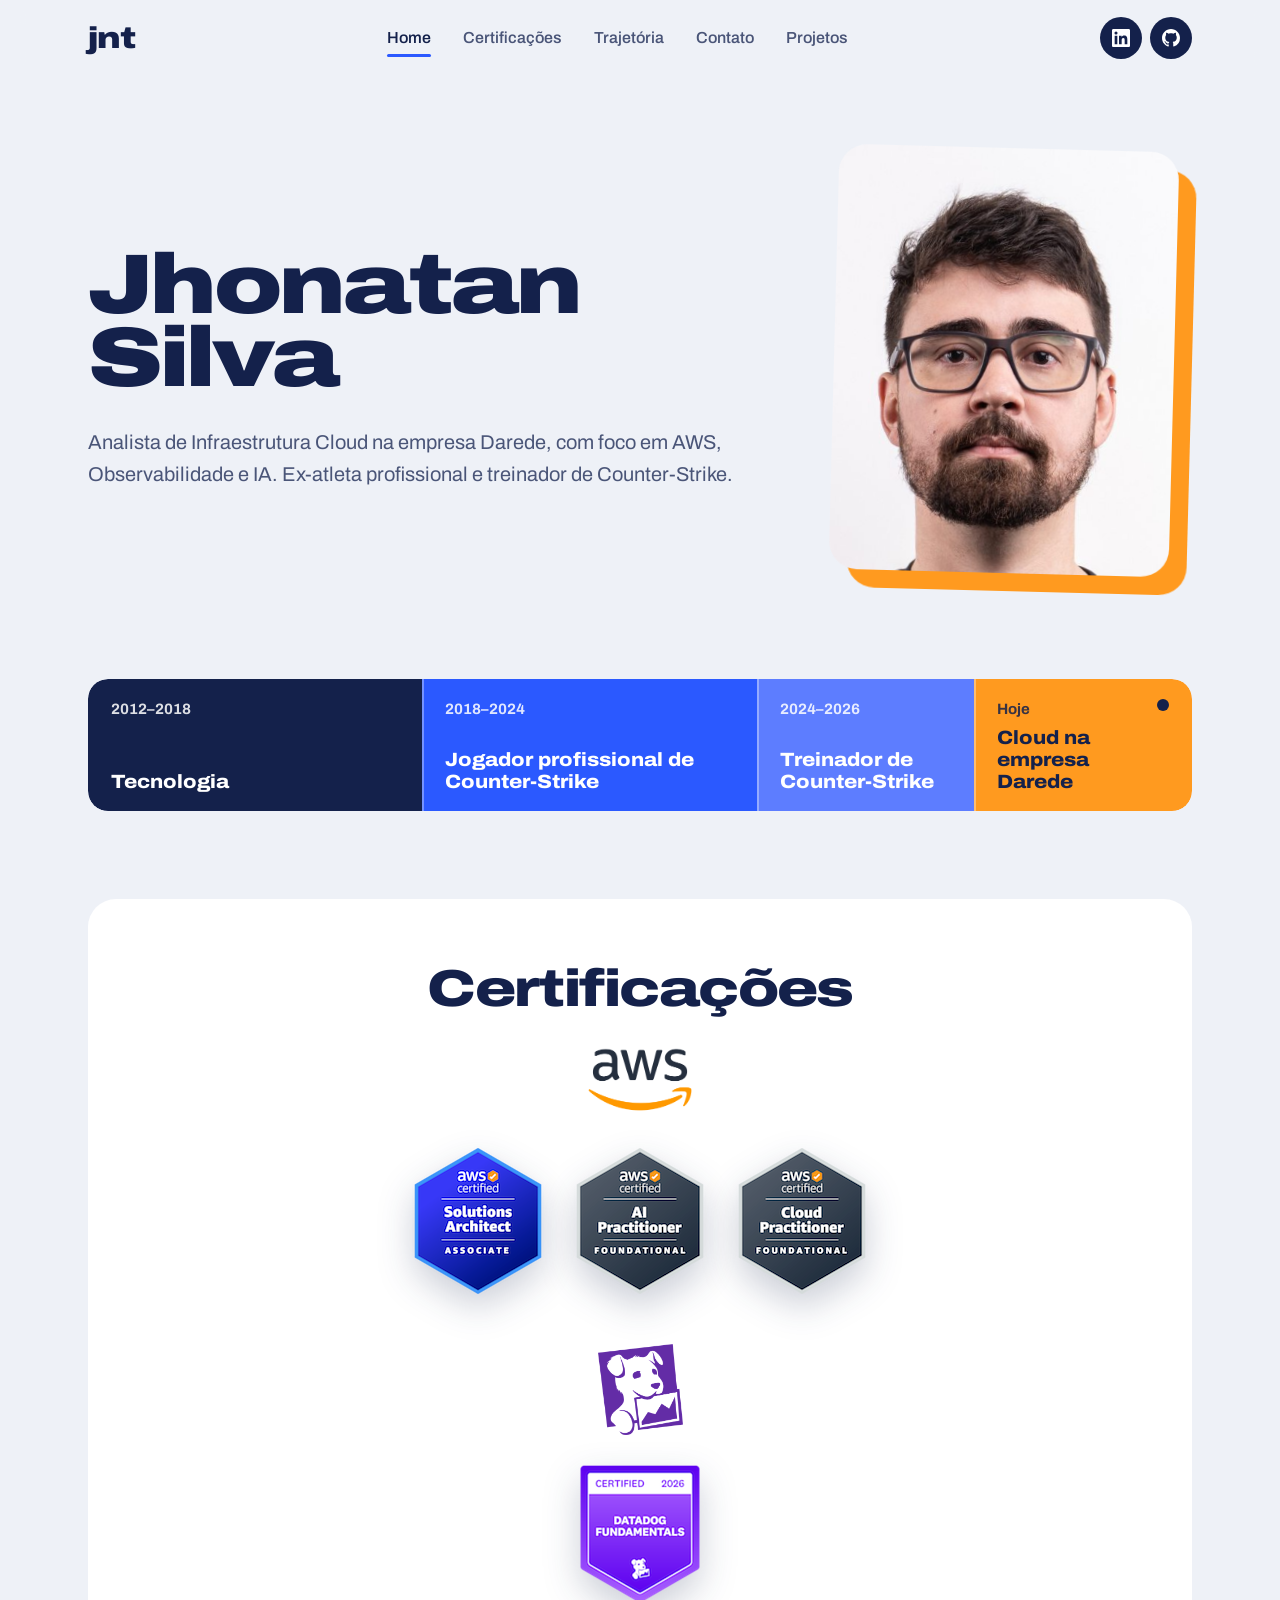
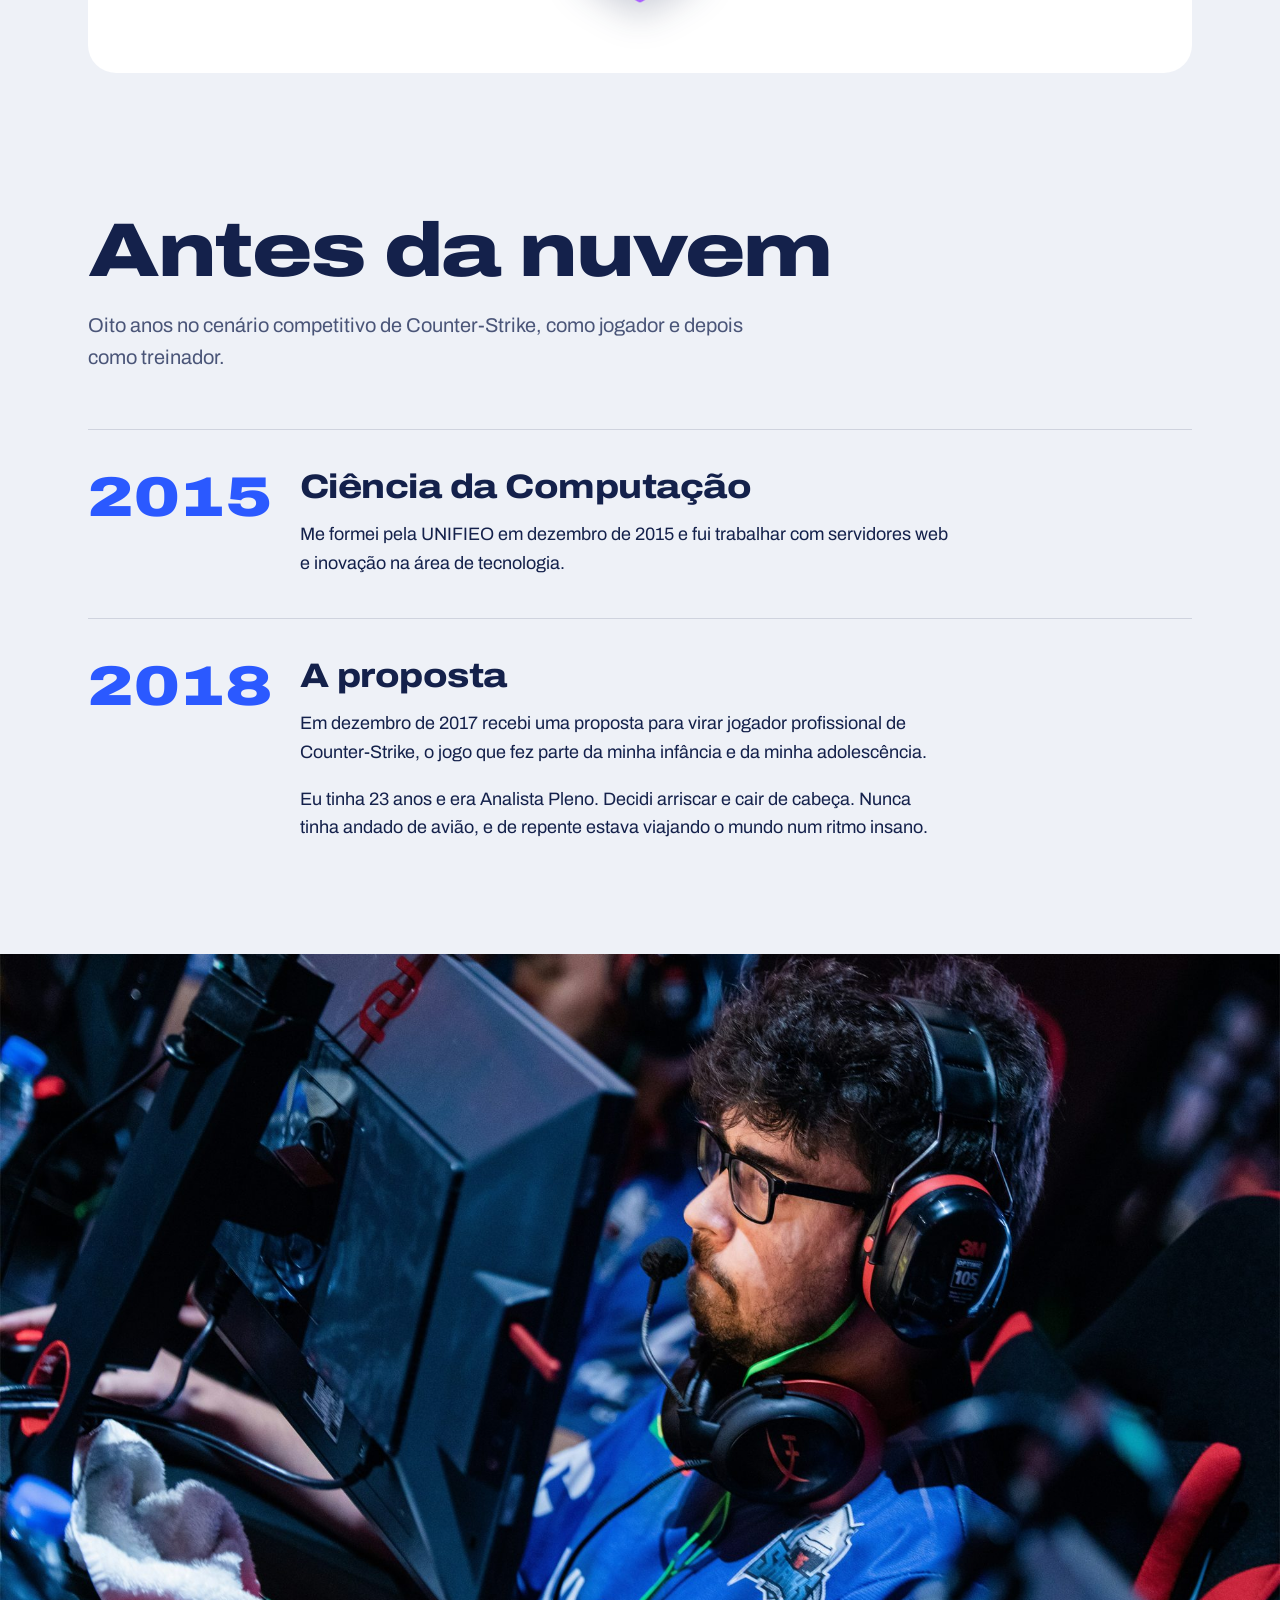
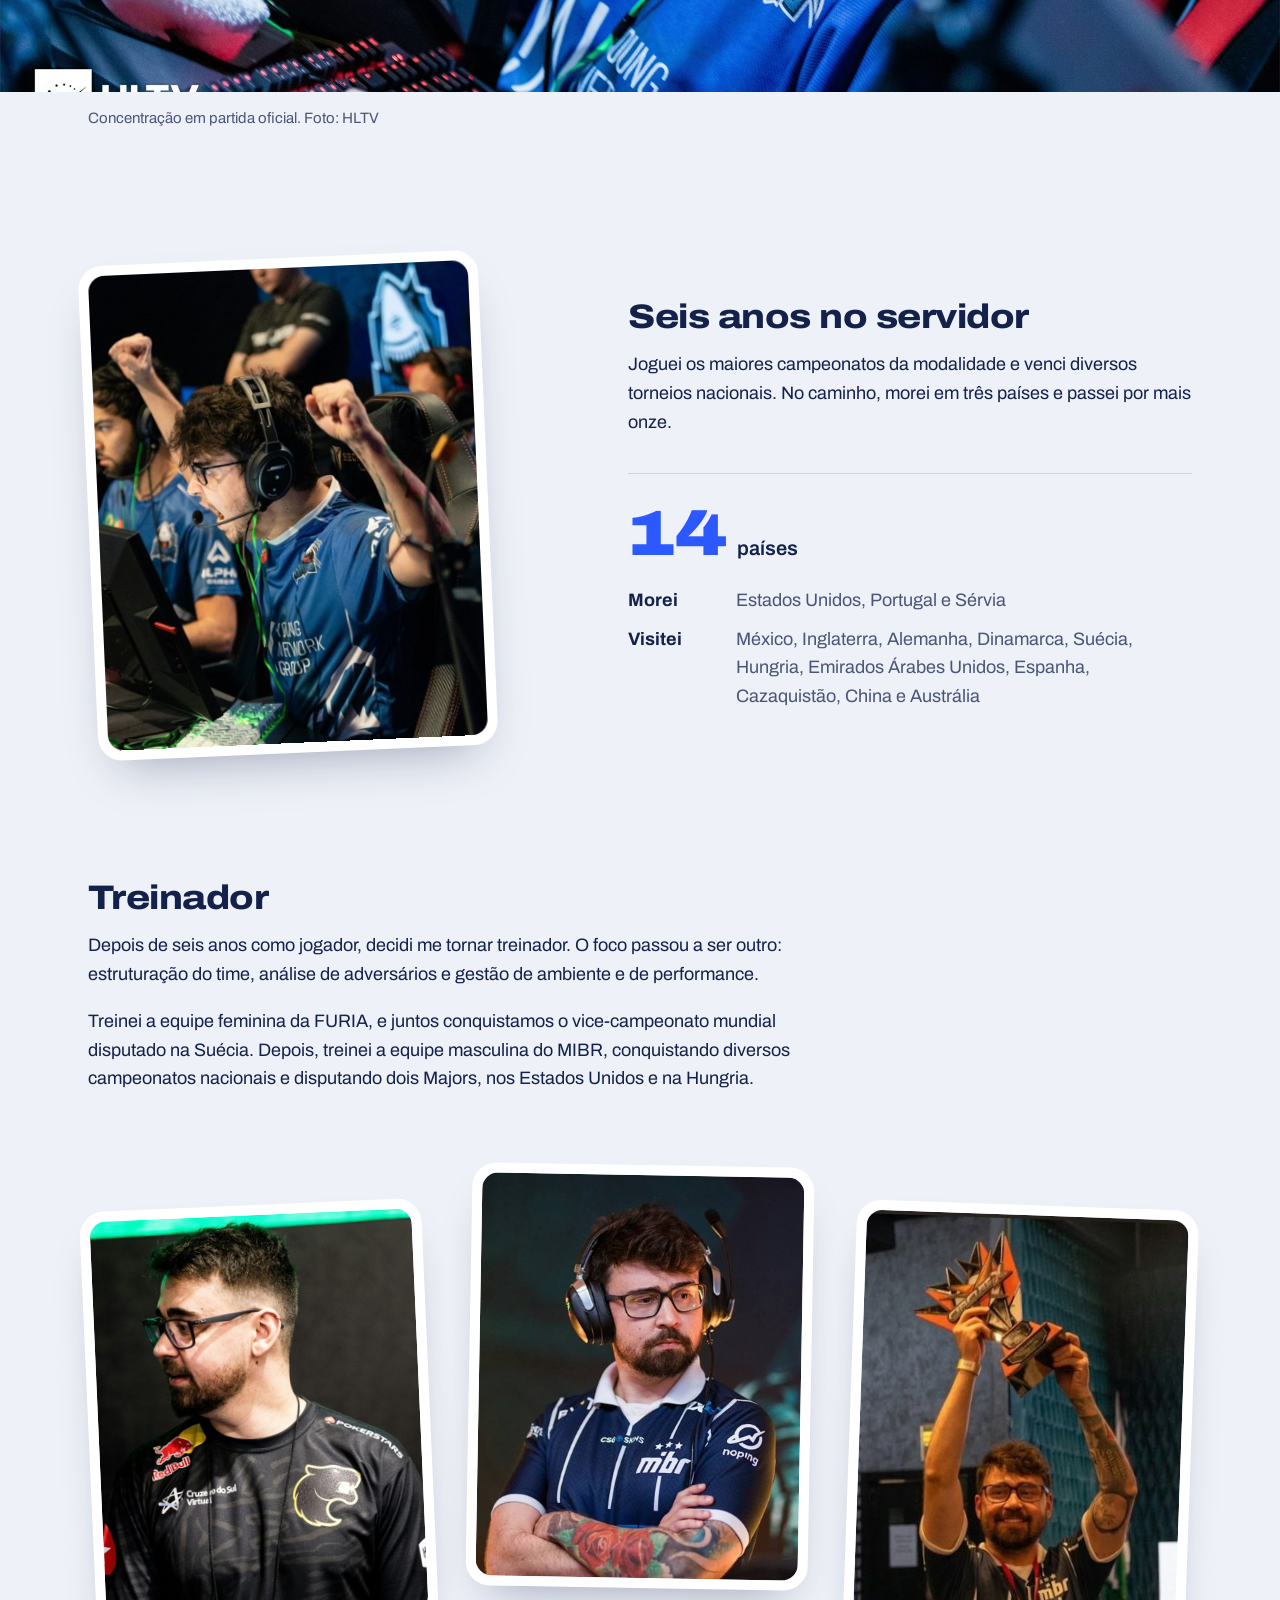
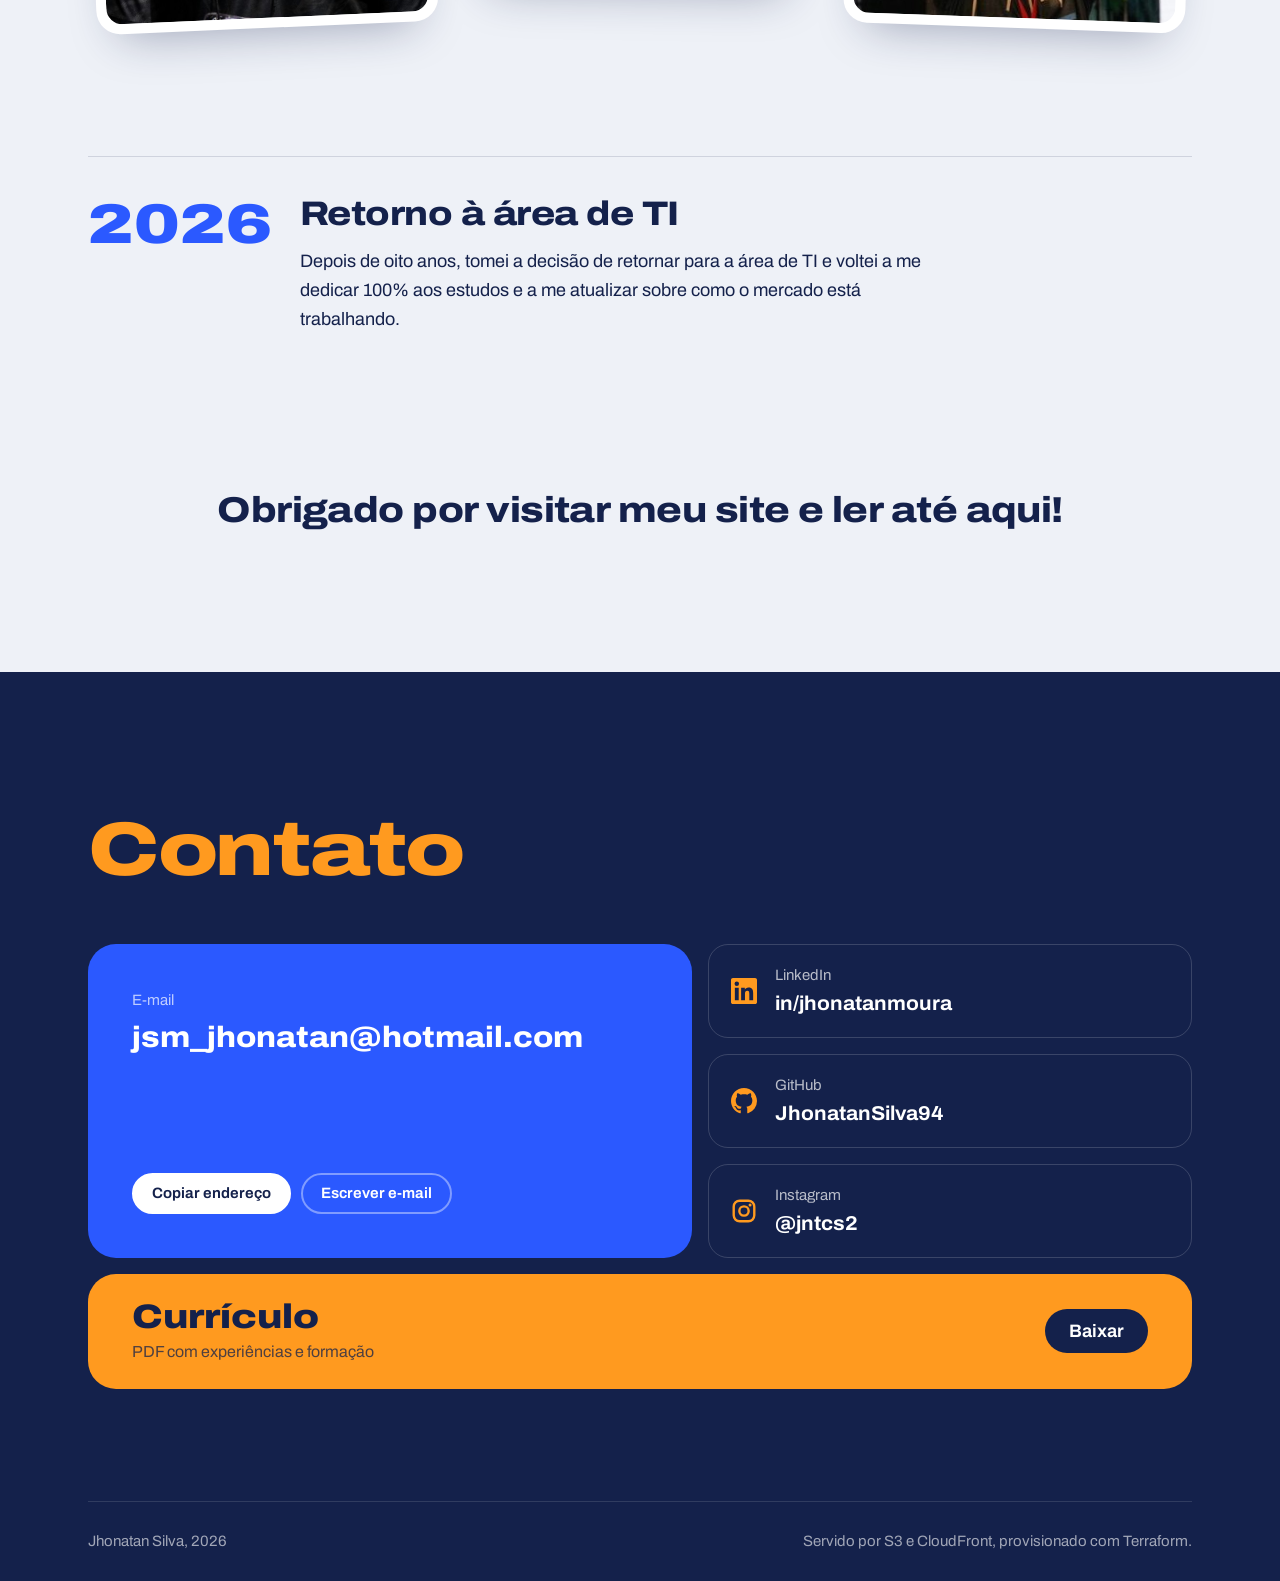
==== commit c41a76d4: "Nova certificação Co-Authored-By: Claude Opus 5.5 <noreply@anthropic.com>" ====
--- a/frontend/index.html
+++ b/frontend/index.html
@@ -58,7 +58,7 @@
         <ol class="career" aria-label="Linha do tempo da carreira">
           <li class="career-seg seg-tech" style="--years: 6">
             <span class="career-when">2012–2018</span>
-            <span class="career-what">Computação e infra</span>
+            <span class="career-what">Tecnologia</span>
           </li>
           <li class="career-seg seg-player" style="--years: 6">
             <span class="career-when">2018–2024</span>
@@ -85,18 +85,26 @@
           <img src="assets/badges/aws.png" alt="Amazon Web Services" class="certs-logo" width="1024" height="900">
           <ul class="cert-badges">
             <li>
-              <a href="https://www.credly.com/earner/earned/badge/753cb46d-b56b-4fee-8ff4-ec7b52a73b89" target="_blank" rel="noopener" class="cert-badge" title="Ver credencial na Credly">
+              <a href="https://www.credly.com/badges/753cb46d-b56b-4fee-8ff4-ec7b52a73b89/public_url" target="_blank" rel="noopener" class="cert-badge" title="Ver credencial na Credly">
                 <img src="assets/badges/aws-certified-solutions-architect-associate.png" alt="AWS Certified Solutions Architect, Associate (ver credencial na Credly)" width="150" height="150">
               </a>
             </li>
             <li>
-              <a href="https://www.credly.com/earner/earned/badge/083acf94-df9e-4b06-bec3-3e3fb1c3847a" target="_blank" rel="noopener" class="cert-badge" title="Ver credencial na Credly">
+              <a href="https://www.credly.com/badges/083acf94-df9e-4b06-bec3-3e3fb1c3847a/public_url" target="_blank" rel="noopener" class="cert-badge" title="Ver credencial na Credly">
                 <img src="assets/badges/aws-certified-ai-practitioner.png" alt="AWS Certified AI Practitioner, Foundational (ver credencial na Credly)" width="150" height="150">
               </a>
             </li>
             <li>
-              <a href="https://www.credly.com/earner/earned/badge/aeb9b5ed-9fb6-45f4-8758-6aebb8c4855d" target="_blank" rel="noopener" class="cert-badge" title="Ver credencial na Credly">
+              <a href="https://www.credly.com/badges/aeb9b5ed-9fb6-45f4-8758-6aebb8c4855d/public_url" target="_blank" rel="noopener" class="cert-badge" title="Ver credencial na Credly">
                 <img src="assets/badges/aws-certified-cloud-practitioner.png" alt="AWS Certified Cloud Practitioner, Foundational (ver credencial na Credly)" width="150" height="150">
+              </a>
+            </li>
+          </ul>
+          <img src="assets/badges/datadog.png" alt="Datadog" class="certs-logo certs-logo--datadog" width="300" height="321">
+          <ul class="cert-badges">
+            <li>
+              <a href="https://www.credly.com/badges/7b707033-42e7-465e-b6eb-21c3104ea651/public_url" target="_blank" rel="noopener" class="cert-badge" title="Ver credencial na Credly">
+                <img src="assets/badges/datadog-fundamentals.png" alt="Datadog Fundamentals, Certified 2026 (ver credencial na Credly)" width="150" height="150">
               </a>
             </li>
           </ul>
@@ -122,7 +130,7 @@
         </article>
 
         <article class="chapter">
-          <span class="chapter-year">2017</span>
+          <span class="chapter-year">2018</span>
           <div class="chapter-body">
             <h3 class="chapter-title">A proposta</h3>
             <p>
@@ -194,6 +202,17 @@
           </div>
         </div>
 
+        <article class="chapter chapter-return">
+          <span class="chapter-year">2026</span>
+          <div class="chapter-body">
+            <h3 class="chapter-title">Retorno à área de TI</h3>
+            <p>
+              Depois de oito anos, tomei a decisão de retornar para a área de TI e voltei a me dedicar 100%
+              aos estudos e a me atualizar sobre como o mercado está trabalhando.
+            </p>
+          </div>
+        </article>
+
         <p class="thanks">Obrigado por visitar meu site e ler até aqui!</p>
       </div>
     </section>
--- a/frontend/styles.css
+++ b/frontend/styles.css
@@ -420,6 +420,12 @@
   margin-top: 16px;
 }
 
+/* Mesma altura renderizada do logo da AWS (104 x ~91px) */
+.certs-logo--datadog {
+  width: 85px;
+  margin-top: 48px;
+}
+
 .cert-badges {
   display: flex;
   flex-wrap: wrap;
@@ -587,6 +593,11 @@
 
 .coach-text p:last-child {
   margin-bottom: 0;
+}
+
+/* Mesmo respiro entre os blocos da trajetória (.split, .coach) */
+.chapter-return {
+  margin-top: clamp(80px, 10vw, 128px);
 }
 
 /* Três fotos lado a lado, com a do meio levantada */
